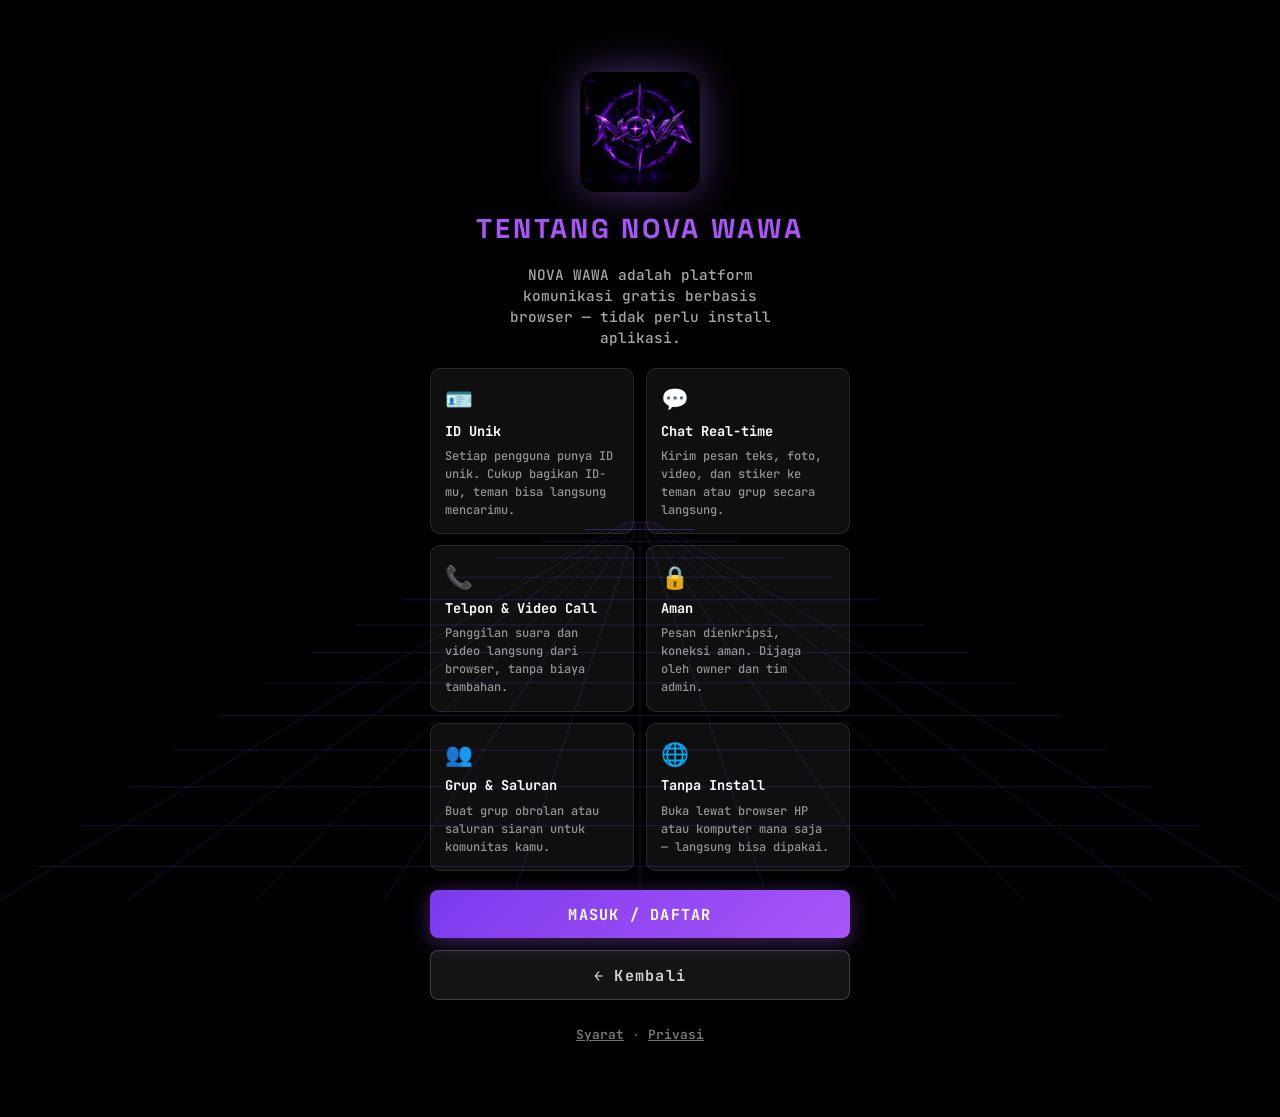
==== about.html @ 8fafda55 "Add files via upload" ====
<!DOCTYPE html>
<html lang="id">
<head>
<meta charset="UTF-8"><meta name="viewport" content="width=device-width, initial-scale=1">
<meta name="theme-color" content="#000000">
<title>Tentang NOVA WAWA</title>
<link rel="manifest" href="manifest.json"><link rel="apple-touch-icon" href="icon-192.png">
<link rel="preconnect" href="https://fonts.googleapis.com"><link href="https://fonts.googleapis.com/css2?family=Space+Grotesk:wght@500;700&family=JetBrains+Mono:wght@400;700&display=swap" rel="stylesheet">
<link rel="stylesheet" href="style.css">
</head>
<body data-page="about">
<canvas id="grid-bg" aria-hidden="true"></canvas>
<main class="lhero">
  <div class="linner about-inner">
    <img src="logo.png" alt="NOVA WAWA" class="llogo">
    <h1 class="about-title">TENTANG NOVA WAWA</h1>
    <p class="about-desc">NOVA WAWA adalah platform komunikasi gratis berbasis browser — tidak perlu install aplikasi.</p>

    <div class="about-cards">
      <div class="about-card">
        <span class="lfi">🪪</span>
        <b>ID Unik</b>
        <p>Setiap pengguna punya ID unik. Cukup bagikan ID-mu, teman bisa langsung mencarimu.</p>
      </div>
      <div class="about-card">
        <span class="lfi">💬</span>
        <b>Chat Real-time</b>
        <p>Kirim pesan teks, foto, video, dan stiker ke teman atau grup secara langsung.</p>
      </div>
      <div class="about-card">
        <span class="lfi">📞</span>
        <b>Telpon & Video Call</b>
        <p>Panggilan suara dan video langsung dari browser, tanpa biaya tambahan.</p>
      </div>
      <div class="about-card">
        <span class="lfi">🔒</span>
        <b>Aman</b>
        <p>Pesan dienkripsi, koneksi aman. Dijaga oleh owner dan tim admin.</p>
      </div>
      <div class="about-card">
        <span class="lfi">👥</span>
        <b>Grup & Saluran</b>
        <p>Buat grup obrolan atau saluran siaran untuk komunitas kamu.</p>
      </div>
      <div class="about-card">
        <span class="lfi">🌐</span>
        <b>Tanpa Install</b>
        <p>Buka lewat browser HP atau komputer mana saja — langsung bisa dipakai.</p>
      </div>
    </div>

    <div class="lbtns">
      <a href="login.html" class="lbtn primary">MASUK / DAFTAR</a>
      <a href="index.html" class="lbtn ghost">← Kembali</a>
    </div>
    <p class="legal-links"><a href="terms.html">Syarat</a> · <a href="privacy.html">Privasi</a></p>
  </div>
</main>
<script src="script.js"></script>
</body>
</html>
---- style.css ----
:root{--bg:#FFF6DC;--y:#FFD93D;--red:#FF4757;--ink:#111;--mut:#6b6455;--grn:#2ED573;--blue:#2F80FF}
*{box-sizing:border-box}
html,body{margin:0;min-height:100%}
body{background:var(--bg);color:var(--ink);font:500 1rem/1.45 "JetBrains Mono",monospace}
h1,h2,.av,.pid{font-family:"Space Grotesk",sans-serif}
[hidden]{display:none!important}
button{color:inherit}
/* halaman masuk / landing */
.center{min-height:100dvh;display:flex;flex-direction:column;align-items:center;justify-content:center;gap:1.2rem;padding:1.5rem;text-align:center}
.logo{width:min(260px,70vw);border:3px solid var(--ink);box-shadow:5px 5px 0 var(--ink);background:#000}
.logo.small{width:110px}
h1{margin:0;font-size:clamp(2rem,9vw,3.4rem);letter-spacing:.14em}
.sub{max-width:34ch;color:var(--mut);margin:0}
.btn{display:inline-block;background:var(--red);color:#fff;border:3px solid var(--ink);box-shadow:4px 4px 0 var(--ink);padding:.75rem 1.4rem;font:700 .95rem "JetBrains Mono",monospace;letter-spacing:.06em;cursor:pointer;text-decoration:none}
.btn:active{transform:translate(3px,3px);box-shadow:1px 1px 0 var(--ink)}
.btn:disabled{opacity:.5}
.btn.ghost{background:#fff;color:var(--ink)}
.card{width:100%;max-width:420px;background:#fff;border:3px solid var(--ink);box-shadow:6px 6px 0 var(--ink);padding:1.4rem;text-align:left}
.tabs{display:flex;margin-bottom:1rem;border:3px solid var(--ink)}
.tab{flex:1;background:#fff;border:0;padding:.6rem;font:700 1rem "JetBrains Mono",monospace;cursor:pointer}
.tab.active{background:var(--y)}
form{display:flex;flex-direction:column;gap:1rem}
label{display:flex;flex-direction:column;gap:.3rem;font-weight:700}
input{border:3px solid var(--ink);background:#fff;padding:.7rem;font:inherit;color:var(--ink);border-radius:0}
input:focus-visible,button:focus-visible,.btn:focus-visible,.item:focus-visible{outline:3px solid var(--red);outline-offset:2px}
.msg{color:var(--red);min-height:1.4em;margin:0 0 .5rem;font-weight:700}
.link{color:var(--mut)}
/* ikon */
.ic{width:1.35em;height:1.35em;flex:none;fill:none;stroke:currentColor;stroke-width:2.4;stroke-linecap:round;stroke-linejoin:round}
.ic.seal{width:1.05em;height:1.05em;margin-left:.3em;vertical-align:-.15em}
.btn .ic{width:1.15em;height:1.15em;margin-right:.45em;vertical-align:-.2em}
/* header */
.top{position:sticky;top:0;z-index:3;display:flex;align-items:center;gap:.6rem;min-height:56px;background:var(--y);border-bottom:3px solid var(--ink);padding:.5rem 1rem}
.top h1{flex:1;margin:0;font-size:1.15rem;letter-spacing:.14em;text-transform:none}
.top.c{display:grid;grid-template-columns:42px 1fr 42px;gap:.4rem}
.top.c h1{grid-column:2;grid-row:1;text-align:center}
.top.c #hback{grid-column:1;grid-row:1}
.top.c #hnew{grid-column:3;grid-row:1}
.hb{display:grid;place-items:center;width:42px;height:42px;background:#fff;border:3px solid var(--ink);box-shadow:2px 2px 0 var(--ink);cursor:pointer;padding:0;flex:none}
.hb:active{transform:translate(2px,2px);box-shadow:none}
.clock{display:flex;align-items:center;gap:.35rem;background:#fff;border:3px solid var(--ink);box-shadow:3px 3px 0 var(--ink);padding:.15rem .55rem;font:700 .85rem "JetBrains Mono",monospace}
.clock .ic{width:1.1em;height:1.1em}
main{max-width:640px;margin:0 auto;padding:1rem 1rem 8rem}
/* pencarian + banner */
.row2{display:flex;gap:.6rem;margin-bottom:1rem;align-items:stretch}
.sbox{flex:1;min-width:0;display:flex;align-items:center;gap:.5rem;background:#fff;border:3px solid var(--ink);box-shadow:4px 4px 0 var(--ink);padding:0 .8rem}
.sbox .ic{color:var(--red)}
.sbox:focus-within{outline:3px solid var(--red);outline-offset:2px}
.sbox input{flex:1;min-width:0;border:0;padding:.75rem .2rem;outline:0}
.sbox.big{margin-bottom:1.2rem}
.rb{display:grid;place-items:center;width:52px;flex:none;background:var(--red);color:#fff;border:3px solid var(--ink);box-shadow:4px 4px 0 var(--ink);cursor:pointer;padding:0}
.rb:active{transform:translate(3px,3px);box-shadow:1px 1px 0 var(--ink)}
.ann{display:flex;align-items:stretch;background:#fff;border:3px solid var(--ink);box-shadow:4px 4px 0 var(--ink);margin-bottom:1.1rem;overflow:hidden;font-size:.8rem}
.ann .ab{display:grid;place-items:center;width:44px;flex:none;background:var(--red);color:#fff;border-right:3px solid var(--ink)}
.ann .clip{flex:1;min-width:0;overflow:hidden;white-space:nowrap;display:flex;align-items:center}
.ann .track{display:flex;width:max-content;animation:marq 26s linear infinite}
.ann .track span{padding:.5rem 2.5rem .5rem .8rem}
.ann .track span::after{content:"  ★";color:var(--red);margin-left:1.2rem}
@keyframes marq{to{transform:translateX(-50%)}}
/* story bulat */
.stories{display:flex;gap:.9rem;overflow-x:auto;padding:.2rem .2rem 1rem}
.story{display:grid;justify-items:center;gap:.3rem;width:76px;flex:none;font:inherit;font-size:.7rem;background:none;border:0;color:var(--ink);cursor:pointer;padding:0}
.story span{max-width:76px;overflow:hidden;text-overflow:ellipsis;white-space:nowrap}
.rg{position:relative;padding:4px;border-radius:50%;border:3px dashed #b8ad92}
.rg.on{border:3px solid var(--red);box-shadow:0 0 0 3px var(--y)}
.story.plus .rg::after{content:"+";position:absolute;right:-6px;bottom:-6px;width:24px;height:24px;display:grid;place-items:center;background:var(--red);color:#fff;border:2px solid var(--ink);border-radius:50%;font-weight:700}
.av{width:56px;height:56px;border-radius:50%;border:3px solid var(--ink);display:grid;place-items:center;font-weight:700;font-size:1.3rem;flex:none}
.av.ico{background:var(--y)}
.av.ico.channel{background:#FFB8BF}
.av.ico .ic{width:1.5rem;height:1.5rem}
/* chip filter */
.chips{display:flex;gap:.5rem;overflow-x:auto;padding:.2rem .2rem 1rem}
.chips button{flex:none;display:flex;align-items:center;gap:.4rem;background:#fff;border:3px solid var(--ink);padding:.35rem .9rem;font:700 .8rem "JetBrains Mono",monospace;cursor:pointer;color:var(--ink)}
.chips .ic{width:1.1em;height:1.1em}
.chips .on{background:var(--red);color:#fff;box-shadow:3px 3px 0 var(--ink)}
/* daftar */
.list{list-style:none;margin:0;padding:0;display:grid;grid-template-columns:minmax(0,1fr);gap:.8rem}
.item{position:relative;display:flex;gap:.8rem;align-items:center;background:#fff;border:3px solid var(--ink);box-shadow:4px 4px 0 var(--ink);padding:.7rem;cursor:pointer}
.item:active{transform:translate(2px,2px);box-shadow:2px 2px 0 var(--ink)}
.item div{min-width:0}
.item .txt{flex:1}
.item b,.item small,.rhead b,.rhead small{display:block;overflow:hidden;text-overflow:ellipsis;white-space:nowrap}
.item small,.rhead small{color:var(--mut);font-size:.8rem}
.avw{position:relative;flex:none}
.on-dot{position:absolute;right:-2px;bottom:-2px;width:16px;height:16px;border-radius:50%;background:var(--grn);border:3px solid var(--ink)}
.meta{margin-left:auto;display:grid;justify-items:end;align-content:center;gap:.3rem;flex:none;font-size:.7rem;color:var(--mut);align-self:stretch}
.meta .ic{width:1.2em;height:1.2em}
.meta .miss{color:var(--red)}
.meta .pbtn{width:2rem;height:2rem;padding:.3rem;background:var(--y);border:3px solid var(--ink);border-radius:50%;color:var(--ink)}
.dot{background:var(--red);color:#fff;border:2px solid var(--ink);font-style:normal;font-size:.72rem;font-weight:700;padding:0 .4rem}
.hint{color:var(--mut);text-align:center;padding:.4rem}
.hint.l{text-align:left;margin:1.2rem 0 .6rem;padding:0}
/* pembaruan */
.sec{margin:.2rem 0 .8rem;font-size:1.5rem}
.sech{display:flex;align-items:center;justify-content:space-between;margin:1.6rem 0 .4rem}
.sech .sec{margin:0}
.pill{background:#fff;border:3px solid var(--ink);box-shadow:3px 3px 0 var(--ink);padding:.4rem 1rem;font:700 .85rem "JetBrains Mono",monospace;cursor:pointer}
.pill:active{transform:translate(2px,2px);box-shadow:none}
.sgrid{display:flex;gap:.8rem;overflow-x:auto;padding:.2rem .3rem .8rem}
.sc{position:relative;flex:none;width:132px;height:206px;border:3px solid var(--ink);box-shadow:4px 4px 0 var(--ink);background:#222 center/cover;color:#fff;cursor:pointer;padding:0;overflow:hidden;font:inherit;text-align:left}
.sc .av{position:absolute;left:8px;top:8px;width:46px;height:46px;font-size:1.1rem;z-index:1}
.sc .sct{position:absolute;inset:60px 10px 44px;margin:0;display:grid;place-items:center;text-align:center;font:700 .9rem "Space Grotesk",sans-serif;overflow:hidden;word-break:break-word}
.sc .scn{position:absolute;left:0;right:0;bottom:0;padding:1.6rem .6rem .5rem;background:linear-gradient(transparent,rgba(0,0,0,.75));font-weight:700;font-size:.8rem;white-space:nowrap;overflow:hidden;text-overflow:ellipsis}
.sc.empty{background:linear-gradient(180deg,#FF6B78,var(--red) 60%,#c42335)}
.sc.empty::after{content:"+";position:absolute;left:34px;top:34px;width:24px;height:24px;display:grid;place-items:center;background:#fff;color:var(--ink);border:2px solid var(--ink);border-radius:50%;font-weight:700;z-index:2}
/* profil */
.pcard{background:#fff;border:3px solid var(--ink);box-shadow:6px 6px 0 var(--ink);margin-bottom:1.2rem}
.cover{position:relative;height:130px;border-bottom:3px solid var(--ink);background:repeating-linear-gradient(45deg,var(--y) 0 14px,#FFE57A 14px 28px) center/cover}
.cam{position:absolute;right:.6rem;top:.6rem;display:grid;place-items:center;width:44px;height:44px;padding:0;background:#fff;border:3px solid var(--ink);border-radius:50%;box-shadow:2px 2px 0 var(--ink);cursor:pointer}
.pbody{padding:0 1.2rem 1.2rem;display:grid;gap:.5rem;justify-items:center;text-align:center}
.pav{position:relative;margin-top:-56px}
.avbtn{background:none;border:0;padding:0;cursor:pointer;display:block}
.pav .av{width:112px;height:112px;font-size:2.4rem;border-width:4px;box-shadow:inset 0 0 0 4px var(--y),4px 4px 0 var(--ink)}
.vbc{position:absolute;right:-2px;bottom:2px;width:34px;height:34px;filter:drop-shadow(2px 2px 0 var(--ink))}
.nm{display:flex;align-items:center;gap:.3rem;font:700 1.3rem "Space Grotesk",sans-serif;max-width:100%}
.nm b{overflow:hidden;text-overflow:ellipsis;white-space:nowrap}
.nm .ic.seal{width:1.3rem;height:1.3rem;margin:0}
.pen{background:none;border:0;padding:.2rem;cursor:pointer}
.pid{font-size:1.1rem;font-weight:700;letter-spacing:.1em;color:var(--mut)}
.pstat{margin:0;font-weight:700}
.outline{width:100%;display:flex;align-items:center;justify-content:center;gap:.5rem;background:#fff;border:3px solid var(--ink);box-shadow:4px 4px 0 var(--ink);padding:.7rem;font:700 .95rem "JetBrains Mono",monospace;cursor:pointer;margin-top:.4rem}
.outline:active{transform:translate(3px,3px);box-shadow:1px 1px 0 var(--ink)}
.card2{display:flex;align-items:center;gap:1rem;width:100%;background:#fff;border:3px solid var(--ink);box-shadow:4px 4px 0 var(--ink);padding:.8rem 1rem;margin-bottom:.9rem;text-align:left;font:inherit;cursor:default}
.card2 .lead{width:1.7rem;height:1.7rem;color:var(--red)}
.card2 span{flex:1;min-width:0}
.card2 b,.card2 small{display:block}
.card2 small{color:var(--mut);font-size:.74rem}
.setr{cursor:pointer}
.setr:active{transform:translate(3px,3px);box-shadow:1px 1px 0 var(--ink)}
.setr.out{background:#FFE1E4}
.lab{margin:1.3rem 0 .6rem .2rem;color:var(--mut);font-size:.75rem;letter-spacing:.2em}
.swb{position:relative;flex:none;width:60px;height:32px;border:3px solid var(--ink);background:#fff;cursor:pointer;padding:0}
.swb::after{content:"";position:absolute;top:3px;left:3px;width:18px;height:18px;background:var(--ink);transition:transform .15s}
.swb[aria-checked="true"]{background:var(--grn)}
.swb[aria-checked="true"]::after{transform:translateX(28px)}
/* ruang chat */
#room{position:fixed;inset:0;z-index:4;background:var(--bg);display:flex;flex-direction:column;max-width:640px;margin:0 auto;border:0 solid var(--ink);border-width:0 3px}
.rhead{display:flex;gap:.35rem;align-items:center;background:var(--y);border-bottom:3px solid var(--ink);padding:.5rem}
.rhead .rt{flex:1;min-width:0}
.rhead button{display:grid;place-items:center;width:42px;height:42px;padding:0;background:#fff;border:3px solid var(--ink);cursor:pointer;flex:none}
.rhead button:active{background:var(--bg)}
.rhead #back{border-color:transparent;background:none;width:34px}
.rhead .av{width:42px;height:42px;font-size:1rem}
.rhead small.on{color:#0d8f45;font-weight:700}
.msgs{flex:1;overflow:auto;padding:1rem;display:flex;flex-direction:column;gap:.7rem;background-color:#FFEFC2;background-image:radial-gradient(rgba(17,17,17,.16) 1.6px,transparent 1.7px),radial-gradient(rgba(255,71,87,.18) 1.6px,transparent 1.7px);background-size:26px 26px;background-position:0 0,13px 13px}
.bub{max-width:80%;padding:.5rem .7rem;border:3px solid var(--ink);box-shadow:3px 3px 0 var(--ink);word-break:break-word;display:flex;flex-wrap:wrap;gap:.6rem;align-items:flex-end}
.bub.out{align-self:flex-end;background:var(--y)}
.bub.in{align-self:flex-start;background:#fff}
.bub time{font-size:.65rem;color:var(--mut)}
.bub .mt{display:flex;align-items:center;gap:.2rem;margin-left:auto;align-self:flex-end}
.bub .tk{width:1.05rem;height:1.05rem;stroke-width:3;color:var(--mut)}
.bub .tk.seen{color:var(--blue)}
.bub .who{display:block;color:var(--red);font-weight:700;font-size:.7rem}
.composer{flex-direction:row;align-items:center;gap:.4rem;border-top:3px solid var(--ink);background:#fff;padding:.4rem}
.composer input{flex:1;min-width:0;border:3px solid var(--ink);padding:.6rem .7rem}
.cb{display:grid;place-items:center;width:44px;height:44px;flex:none;padding:0;background:var(--y);border:3px solid var(--ink);box-shadow:2px 2px 0 var(--ink);cursor:pointer}
.cb:active{transform:translate(2px,2px);box-shadow:none}
.cb.go,.cb.rec{background:var(--red);color:#fff}
.tray{display:block;background:#fff;border-top:3px solid var(--ink);padding:.5rem;max-height:42dvh;overflow:auto}
.tray button{font-size:1.5rem;background:none;border:0;padding:.2rem .4rem;cursor:pointer}
/* FAB + navigasi */
.fab{display:grid;place-items:center;position:fixed;right:1rem;bottom:5.6rem;width:60px;height:60px;background:var(--red);color:#fff;border:3px solid var(--ink);box-shadow:4px 4px 0 var(--ink);cursor:pointer;z-index:3;padding:0}
.fab .ic{width:1.9rem;height:1.9rem}
.fab:active{transform:translate(3px,3px);box-shadow:1px 1px 0 var(--ink)}
.fab.t{bottom:9.4rem;width:50px;height:50px;right:1.3rem;background:#fff;color:var(--ink)}
.fab.t .ic{width:1.5rem;height:1.5rem}
.nav{position:fixed;left:0;right:0;bottom:0;z-index:3;display:flex;background:#fff;border-top:3px solid var(--ink)}
.nav button{flex:1;display:grid;justify-items:center;gap:.1rem;background:none;border:0;padding:.55rem .1rem;font:700 .66rem "JetBrains Mono",monospace;cursor:pointer;color:var(--ink)}
.nav .on{background:var(--y);box-shadow:inset 0 3px 0 var(--ink)}
/* story viewer */
.sv{position:fixed;inset:0;z-index:11;background:#000;display:flex;flex-direction:column}
.svbar{display:flex;gap:.6rem;align-items:center;background:var(--y);border-bottom:3px solid var(--ink);padding:.6rem;font-weight:700}
.svbar span{flex:1;font-size:.8rem}
.svbar button{display:flex;align-items:center;gap:.3rem;background:#fff;border:3px solid var(--ink);padding:.4rem .7rem;font:700 .72rem "JetBrains Mono",monospace;cursor:pointer}
#svbody{flex:1;display:grid;place-items:center;padding:1.5rem;text-align:center;font:700 1.6rem "Space Grotesk",sans-serif;cursor:pointer;overflow:hidden}
#svbody img{max-width:100%;max-height:100%}
/* kunci */
.lock{position:fixed;inset:0;z-index:20;background:var(--bg);display:flex;flex-direction:column;align-items:center;justify-content:center;gap:1rem;text-align:center;padding:2rem}
.lock h2{margin:0;letter-spacing:.08em}
.fp{display:grid;place-items:center;width:128px;height:128px;background:var(--y);border:3px solid var(--ink);box-shadow:6px 6px 0 var(--ink)}
.fp .ic{width:78px;height:78px;stroke-width:1.8}
/* panggilan */
.ctrl{position:absolute;bottom:22px;left:0;right:0;display:flex;justify-content:center;gap:.6rem;flex-wrap:wrap}
.ctrl button{display:grid;place-items:center;width:58px;height:58px;padding:0;background:#fff;border:3px solid var(--ink);box-shadow:3px 3px 0 var(--ink);cursor:pointer;position:relative;color:var(--ink)}
.ctrl button .ic{width:1.6em;height:1.6em}
.ctrl button.off{background:#444;color:#fff}
.ctrl button.off::after{content:"";position:absolute;width:140%;height:3px;background:var(--red);transform:rotate(-45deg);left:-20%;top:calc(50% - 1px)}
.ctrl .danger{background:var(--red);color:#fff}
.ctrl .danger .ic{transform:rotate(135deg)}
/* splash */
.splash{position:fixed;inset:0;z-index:50;background:#000;display:flex;flex-direction:column;align-items:center;justify-content:center;gap:1.2rem;transition:opacity .35s}
.splash img{width:min(240px,62vw);border:3px solid var(--y);box-shadow:6px 6px 0 var(--y)}
.splash b{font:700 1.4rem "Space Grotesk",sans-serif;letter-spacing:.3em;color:var(--y)}
.splash.out{opacity:0;pointer-events:none}
@media (prefers-reduced-motion:reduce){.ann .track{animation:none}.ann .track span:last-child{display:none}.splash{transition:none}.swb::after{transition:none}}

/* video 16:9 di atas kartu login */
.vbox{width:100%;max-width:420px;aspect-ratio:16/9;border:3px solid var(--ink);box-shadow:6px 6px 0 var(--ink);background:#000;overflow:hidden}
.vbox video{display:block;width:100%;height:100%;object-fit:cover}

/* halaman awal & about: dark, grid perspektif ala kayz.store */
body[data-page="landing"],body[data-page="about"]{background:#000;color:#fff;min-height:100dvh}
#grid-bg{position:fixed;inset:0;width:100%;height:100%;z-index:0;pointer-events:none}
.lhero{position:relative;z-index:1;min-height:100dvh;display:flex;align-items:center;justify-content:center;padding:2rem 1.2rem}
.linner{display:flex;flex-direction:column;align-items:center;text-align:center;gap:1.4rem;max-width:420px;width:100%}
.llogo{width:min(120px,28vw);border-radius:16px;box-shadow:0 0 40px rgba(160,100,255,.45)}
.ltitle{font:700 clamp(1.3rem,6vw,2rem)/"Space Grotesk",sans-serif;letter-spacing:.04em;margin:0;min-height:2.5em;color:#fff}
.ldesc{margin:0;color:rgba(255,255,255,.65);font-size:.9rem;line-height:1.6;max-width:30ch}
.lbtns{display:flex;flex-direction:column;gap:.75rem;width:100%}
.lbtn{display:block;width:100%;padding:.85rem 1.2rem;font:700 .95rem "JetBrains Mono",monospace;letter-spacing:.08em;text-decoration:none;text-align:center;border-radius:8px;transition:transform .15s,box-shadow .15s}
.lbtn.primary{background:linear-gradient(135deg,#7c3aed,#a855f7);color:#fff;box-shadow:0 4px 20px rgba(168,85,247,.4)}
.lbtn.primary:active{transform:translateY(2px);box-shadow:0 2px 8px rgba(168,85,247,.3)}
.lbtn.ghost{background:rgba(255,255,255,.08);color:rgba(255,255,255,.8);border:1.5px solid rgba(255,255,255,.18)}
.lbtn.ghost:active{background:rgba(255,255,255,.14)}
.lfeats{display:grid;grid-template-columns:1fr 1fr;gap:.7rem;width:100%}
.lfeat{display:flex;align-items:center;gap:.6rem;background:rgba(255,255,255,.06);border:1px solid rgba(255,255,255,.1);border-radius:8px;padding:.7rem .9rem;font-size:.8rem;color:rgba(255,255,255,.8);text-align:left}
.lfi{font-size:1.2rem;flex:none}
body[data-page="landing"] .legal-links,body[data-page="about"] .legal-links{color:rgba(255,255,255,.35)}
body[data-page="landing"] .legal-links a,body[data-page="about"] .legal-links a{color:rgba(255,255,255,.45)}
/* about page */
.about-inner{gap:1.2rem;padding:2.5rem 0}
.about-title{font:700 clamp(1.2rem,5vw,1.7rem) "Space Grotesk",sans-serif;letter-spacing:.1em;color:#a855f7;margin:0}
.about-desc{margin:0;color:rgba(255,255,255,.65);font-size:.9rem;max-width:32ch}
.about-cards{display:grid;grid-template-columns:1fr 1fr;gap:.7rem;width:100%}
.about-card{background:rgba(255,255,255,.06);border:1px solid rgba(255,255,255,.1);border-radius:10px;padding:.9rem;text-align:left;display:flex;flex-direction:column;gap:.35rem}
.about-card .lfi{font-size:1.4rem}
.about-card b{color:#fff;font-size:.85rem}
.about-card p{margin:0;color:rgba(255,255,255,.55);font-size:.75rem;line-height:1.5}
/* cursor typewriter */
.tw-cursor{display:inline-block;color:#a855f7;animation:twblink .7s step-end infinite;font-weight:300}
@keyframes twblink{50%{opacity:0}}
@media (prefers-reduced-motion:reduce){.lbtn{transition:none}.tw-cursor{animation:none}}

/* dialog & toast bergaya NOVA (pengganti popup bawaan browser) */
textarea{border:3px solid var(--ink);background:#fff;padding:.7rem;font:inherit;color:var(--ink);border-radius:0;resize:vertical;width:100%}
textarea:focus-visible{outline:3px solid var(--red);outline-offset:2px}
.dlg-back{position:fixed;inset:0;z-index:30;background:rgba(17,17,17,.62);display:grid;place-items:center;padding:1rem;animation:fadein .2s}
.dlg{width:min(420px,100%);max-height:92dvh;overflow:auto;background:var(--bg);border:3px solid var(--ink);box-shadow:8px 8px 0 var(--ink);padding:1.2rem;animation:popin .35s cubic-bezier(.34,1.56,.64,1)}
.dlg h2{margin:0;font-size:1.4rem;letter-spacing:.04em}
.dlg-d{margin:0;color:var(--mut);font-size:.85rem}
.dlg-l{font-weight:700;font-size:.85rem}
.dlg-c{align-self:flex-end;color:var(--mut);font-size:.72rem;font-weight:500}
.dlg-e{margin:0;min-height:1.2em;color:var(--red);font-weight:700;font-size:.85rem}
.dlg-b{display:flex;gap:.7rem;justify-content:flex-end}
.dlg-b .btn{padding:.6rem 1.1rem}
.dlg-pick{display:grid;gap:.4rem;max-height:210px;overflow:auto;border:3px solid var(--ink);background:#fff;padding:.4rem}
.dlg-pick .pk{flex-direction:row;align-items:center;gap:.6rem;font-weight:500;padding:.2rem;cursor:pointer}
.dlg-pick .pk input{width:22px;height:22px;flex:none;accent-color:var(--red);padding:0}
.dlg-pick .av{width:34px;height:34px;font-size:.95rem;border-width:2px}
.dlg-pick .pk span{overflow:hidden;text-overflow:ellipsis;white-space:nowrap}
.toast{position:fixed;left:50%;top:4.4rem;transform:translateX(-50%);z-index:40;max-width:90vw;background:var(--ink);color:#fff;border:3px solid var(--ink);box-shadow:4px 4px 0 var(--red);padding:.65rem 1rem;font-weight:700;font-size:.85rem;animation:toastin .3s cubic-bezier(.34,1.56,.64,1)}
@keyframes fadein{from{opacity:0}}
@keyframes popin{from{opacity:0;transform:translateY(30px) scale(.92)}}
@keyframes toastin{from{opacity:0;transform:translateX(-50%) translateY(-20px)}}
@media (prefers-reduced-motion:reduce){.dlg-back,.dlg,.toast{animation:none}}

/* panggilan ala WhatsApp */
.call,.incoming{position:fixed;inset:0;background:radial-gradient(circle at 50% 30%,#3a3000,#111 62%);color:#fff}
.call{z-index:9}
.incoming{z-index:10;display:grid;align-content:center;justify-items:center;gap:.5rem;text-align:center;padding:2rem}
.incoming h2,.cpeer h2{margin:.7rem 0 0;font-size:1.9rem}
.incoming p{margin:0;color:var(--y);font-weight:700;letter-spacing:.06em}
.inbtns{display:flex;gap:4rem;margin-top:3.5rem}
.rbtn{display:grid;justify-items:center;gap:.5rem;background:none;border:0;color:#fff;font:700 .85rem "JetBrains Mono",monospace;cursor:pointer}
.rbtn .bt{display:grid;place-items:center;width:72px;height:72px;border:3px solid var(--ink);box-shadow:4px 4px 0 var(--ink)}
.rbtn .bt .ic{width:2rem;height:2rem}
.rbtn.yes .bt{background:var(--grn);color:var(--ink)}
.rbtn.no .bt{background:var(--red);color:#fff}
.rbtn.no .bt .ic{transform:rotate(135deg)}
#remote{position:absolute;inset:0;width:100%;height:100%;object-fit:cover;background:#000;display:none}
.call.vid #remote{display:block}
.cpeer{position:absolute;inset:0 0 130px;display:grid;align-content:center;justify-items:center;gap:.4rem;text-align:center;z-index:1}
.call.live .cpeer{display:none}
.cav .av{width:150px;height:150px;font-size:3.4rem;border:4px solid var(--ink);box-shadow:inset 0 0 0 5px var(--y),0 0 0 0 rgba(255,217,61,.55)}
.call:not(.on) .cav .av,.incoming .cav .av{animation:ringp 1.6s ease-out infinite}
@keyframes ringp{to{box-shadow:inset 0 0 0 5px var(--y),0 0 0 30px rgba(255,217,61,0)}}
#cstat{margin:0;color:var(--y);font-weight:700;font-size:1.1rem;letter-spacing:.08em}
.ctop{position:absolute;top:0;left:0;right:0;display:none;align-items:center;gap:.8rem;padding:.9rem 1rem 2rem;background:linear-gradient(rgba(0,0,0,.65),transparent);z-index:2}
.call.live .ctop{display:flex}
.ctop b{font-size:1.1rem}
.ctop span{color:var(--y);font-weight:700}
#local{position:absolute;top:70px;right:12px;width:110px;background:#000;border:3px solid var(--y);touch-action:none;z-index:2}
.unm{position:absolute;left:50%;transform:translateX(-50%);bottom:130px;z-index:3;white-space:nowrap}
.ctrl{z-index:3}
.bub .tk.fail{color:var(--red)}
@media (prefers-reduced-motion:reduce){.call:not(.on) .cav .av,.incoming .cav .av{animation:none}}

/* penyusun story foto: caption + stiker */
.sc-back{position:fixed;inset:0;z-index:30;background:rgba(17,17,17,.7);display:grid;place-items:center;animation:fadein .2s}
.scmp{width:min(460px,100%);height:100dvh;max-height:100dvh;display:flex;flex-direction:column;background:var(--bg);color:var(--ink);border:0 solid var(--ink);border-width:0 3px}
.sc-bar{display:flex;align-items:center;gap:.6rem;background:var(--y);border-bottom:3px solid var(--ink);padding:.5rem .7rem}
.sc-bar b{flex:1;font-size:1.05rem}
.sc-bar .btn{padding:.5rem 1rem}
.sc-wrap{flex:1;min-height:0;overflow:auto;display:grid;place-items:center;padding:.8rem;background:#2a2a2a}
.sc-stage{position:relative;display:inline-block;line-height:0;border:3px solid var(--ink);background:#000;touch-action:none;max-width:100%}
.sc-stage>img{display:block;max-width:100%;max-height:46dvh;user-select:none;-webkit-user-drag:none}
.sc-cap{position:absolute;left:0;right:0;bottom:0;padding:.4em .5em;background:rgba(17,17,17,.75);color:#fff;text-align:center;font-weight:700;line-height:1.3;word-break:break-word;pointer-events:none}
.stk{position:absolute;transform:translate(-50%,-50%);height:auto;touch-action:none;cursor:grab;user-select:none;-webkit-user-drag:none}
.stk.sel{outline:3px dashed var(--y);outline-offset:3px;background:rgba(255,217,61,.12)}
.sc-tools{display:flex;gap:.5rem;align-items:center;padding:.5rem .7rem;background:var(--bg);border-top:3px solid var(--ink)}
.sc-tools .sp{flex:1}
.sc-tools .pill{padding:.35rem .8rem}
.sc-tools .pill:disabled{opacity:.4}
.pill.on{background:var(--y)}
.sc-capin{padding:0 .7rem .6rem;background:var(--bg)}
.sc-capin input{width:100%}
.sc-tray{background:#fff;border-top:3px solid var(--ink);padding:.5rem;max-height:30dvh;overflow:auto}
.sc-tabs{display:flex;gap:.5rem;margin-bottom:.5rem}
.sc-grid{display:grid;grid-template-columns:repeat(4,1fr);gap:.5rem}
.sc-grid .cell{position:relative}
.sc-grid .cell>button:first-child{width:100%;aspect-ratio:1;display:grid;place-items:center;background:var(--bg);border:3px solid var(--ink);padding:.2rem;cursor:pointer}
.sc-grid .cell:active>button:first-child{background:var(--y)}
.sc-grid img{width:100%;height:100%;object-fit:contain;pointer-events:none}
.sc-grid .rm{position:absolute;top:-6px;right:-6px;width:24px;height:24px;border-radius:50%;background:var(--red);color:#fff;border:2px solid var(--ink);font-weight:700;line-height:1;cursor:pointer;padding:0}
.sc-grid .addn{flex-direction:column;gap:.2rem;font-size:.7rem;font-weight:700;aspect-ratio:1;display:grid;place-items:center;align-content:center;background:var(--y);border:3px dashed var(--ink);cursor:pointer;color:var(--ink)}
.sc-grid .hint{grid-column:1/-1;margin:0}

/* panel emoji + stiker di chat, pembuat stiker */
.tp-tabs{display:flex;gap:.5rem;margin-bottom:.5rem}
.emo{display:grid;grid-template-columns:repeat(8,1fr);gap:.1rem}
.emo button{font-size:1.5rem}
.bub.sticker{background:none;border:0;box-shadow:none;padding:0;flex-direction:column;gap:.2rem}
.bub.sticker.out{align-items:flex-end}
.bub.sticker.in{align-items:flex-start}
.smsg{display:block;width:150px;height:150px;object-fit:contain}
.bub.sticker .mt{margin:0;background:rgba(17,17,17,.65);padding:.05rem .4rem}
.bub.sticker time{color:#fff}
.bub.sticker .tk{color:#fff}
.bub.sticker .tk.seen{color:#7CC6FF}
.mk-cv{width:min(300px,78vw);height:auto;aspect-ratio:1;background:conic-gradient(#d8d8d8 25%,#fff 0 50%,#d8d8d8 0 75%,#fff 0) 0 0/20px 20px;border:3px solid var(--ink);touch-action:none;cursor:grab}
.mk-ctl{display:grid;gap:.6rem;padding:.7rem;background:var(--bg);border-top:3px solid var(--ink);overflow:auto;max-height:44dvh}
.mk-ctl label{gap:.2rem;font-size:.8rem}
.mk-ctl input[type=range]{padding:0;accent-color:var(--red)}

/* lencana owner + panel owner */
.own{font-style:normal;font-size:.62rem;font-weight:700;background:var(--red);color:#fff;border:2px solid var(--ink);padding:0 .35rem;margin-left:.4rem;vertical-align:.1em;letter-spacing:.06em}
.astats{display:grid;grid-template-columns:repeat(3,1fr);gap:.6rem;margin-bottom:.4rem}
.astat{background:#fff;border:3px solid var(--ink);box-shadow:3px 3px 0 var(--ink);padding:.6rem .3rem;text-align:center}
.astat b{display:block;font:700 1.5rem "Space Grotesk",sans-serif}
.astat small{font-size:.65rem;color:var(--mut)}
.card2.col{flex-direction:column;align-items:stretch;gap:.7rem;cursor:default}
.arow{display:flex;gap:.6rem}
.arow .btn{flex:1;padding:.6rem .4rem}
.card2.col textarea,.card2.col input{width:100%}
.dlg .btn.full{width:100%;text-align:center}
#admin .sec{margin-top:1.4rem}

/* foto & video di chat dan status */
.bub.media{padding:.35rem}
.mbox{display:grid}
.mth{position:relative;display:block;padding:0;background:#000;border:3px solid var(--ink);cursor:pointer;line-height:0}
.mth img{display:block;width:min(230px,58vw);max-height:320px;object-fit:cover}
.mth .pl{position:absolute;left:50%;top:50%;transform:translate(-50%,-50%);width:52px;height:52px;padding:.8rem;background:rgba(17,17,17,.7);border:3px solid #fff;border-radius:50%;fill:#fff;stroke:#fff;stroke-width:1}
.mth .dur{position:absolute;left:6px;bottom:6px;background:rgba(17,17,17,.75);color:#fff;padding:0 .35rem;font-size:.7rem;line-height:1.5}
.mprog{position:absolute;left:0;right:0;bottom:0;height:8px;background:rgba(255,255,255,.35)}
.mprog i{display:block;height:100%;width:0;background:var(--y);transition:width .15s}
.mph{padding:.8rem 1rem;color:var(--mut);font-size:.8rem}
.mcap{margin:.3rem .2rem 0;line-height:1.35;word-break:break-word}
.once{display:flex;align-items:center;gap:.6rem;background:#fff;border:3px dashed var(--ink);padding:.7rem .8rem;font:700 .8rem "JetBrains Mono",monospace;cursor:pointer;text-align:left}
.once:disabled{opacity:.6;cursor:default}
.once .ic{width:1.6rem;height:1.6rem;color:var(--red)}
.mv{position:fixed;inset:0;z-index:35;background:#000;display:flex;flex-direction:column;color:#fff}
.mv-bar{display:flex;align-items:center;gap:.7rem;padding:.6rem}
.mv-bar b{flex:1;font-size:.9rem}
.mv-body{flex:1;min-height:0;display:grid;place-items:center;align-content:center;gap:.6rem;padding:.4rem}
.mv-body img,.mv-body video{max-width:100%;max-height:78dvh;object-fit:contain}
.mv-cap{margin:0;padding:.5rem 1rem;max-width:min(520px,100%);text-align:center;background:rgba(17,17,17,.7)}
.mc-prev{max-width:100%;max-height:48dvh;display:block;border:3px solid var(--ink);background:#000}
.mc-hint{margin:0;font-size:.75rem;color:var(--mut)}
#svbody video{max-width:100%;max-height:100%}
#svbody .mv-cap{position:absolute;left:0;right:0;bottom:0;background:rgba(17,17,17,.75);color:#fff;font:700 1rem "JetBrains Mono",monospace}
.sc .pl{position:absolute;left:50%;top:50%;transform:translate(-50%,-50%);width:44px;height:44px;padding:.6rem;background:rgba(17,17,17,.6);border:3px solid #fff;border-radius:50%;fill:#fff;stroke:#fff;stroke-width:1;z-index:1}

/* status keamanan (panel owner) */
.sitem{background:#fff;border:3px solid var(--ink);box-shadow:3px 3px 0 var(--ink);padding:.5rem .8rem;display:grid;gap:.1rem}
.sitem.ok{border-left:12px solid var(--grn)}
.sitem.bad{border-left:12px solid var(--red)}
.sitem small{color:var(--mut);font-size:.75rem}

/* persetujuan, halaman hukum, pemulihan akun */
.chk{flex-direction:row;align-items:flex-start;gap:.6rem;font-weight:500;font-size:.8rem}
.chk input{width:22px;height:22px;flex:none;accent-color:var(--red);padding:0}
.chk a,.legal-links a,.legal a{color:var(--ink);font-weight:700}
.legal-links{margin:.4rem 0 0;font-size:.8rem;color:var(--mut);text-align:center}
.h1s{font-size:1.5rem;letter-spacing:.04em;margin:0 0 .6rem}
.sub.left{text-align:left;max-width:none;margin:0 0 .8rem;font-size:.85rem}
.okmsg{color:#0d8f45}
.legalp{max-width:680px;margin:0 auto;padding:1.2rem 1rem 3rem}
.legal h2{font-size:1.05rem;margin:1.4rem 0 .4rem}
.legal p,.legal li{font-size:.9rem;line-height:1.6}
.legal ul{padding-left:1.2rem;margin:.3rem 0}
.legal .upd{color:var(--mut);font-size:.8rem}
.legal .note{margin-top:1.6rem;padding:.7rem;border:3px dashed var(--ink);background:#FFF1B8;font-size:.8rem}
a.btn{text-decoration:none;text-align:center}

/* balas pesan */
.msgs{overflow-x:hidden}
.bub{touch-action:pan-y;transition:transform .12s;-webkit-touch-callout:none}
.bub.sw{transition:none}
.bub:focus-visible{outline:3px solid var(--blue);outline-offset:2px}
@media (pointer:coarse){.bub{user-select:none;-webkit-user-select:none}}
.bub .quote{display:block;max-width:15rem;border-left:5px solid var(--red);background:rgba(17,17,17,.07);padding:.25rem .5rem;margin:0 0 .35rem;cursor:pointer}
.bub .quote b{display:block;color:var(--red);font-size:.7rem}
.bub .quote span{display:-webkit-box;-webkit-line-clamp:2;-webkit-box-orient:vertical;overflow:hidden;font-size:.8rem;color:var(--mut);word-break:break-word}
.bub .quote.gone{cursor:default;border-left-color:var(--mut)}
.bub .quote.gone span{font-style:italic}
.bub.flash{animation:bflash 1.1s}
@keyframes bflash{0%,65%{box-shadow:0 0 0 5px var(--blue),3px 3px 0 var(--ink)}100%{box-shadow:3px 3px 0 var(--ink)}}
.replybar{display:flex;align-items:center;gap:.5rem;border-top:3px solid var(--ink);background:var(--bg);padding:.4rem .6rem}
.replybar[hidden]{display:none}
.replybar .rq{flex:1;min-width:0;border-left:5px solid var(--red);padding:.1rem .6rem}
.replybar .rq b{display:block;color:var(--red);font-size:.75rem}
.replybar .rq span{display:block;font-size:.85rem;color:var(--mut);white-space:nowrap;overflow:hidden;text-overflow:ellipsis}
@media (prefers-reduced-motion:reduce){.bub{transition:none}.bub.flash{animation:none;outline:3px solid var(--blue)}}
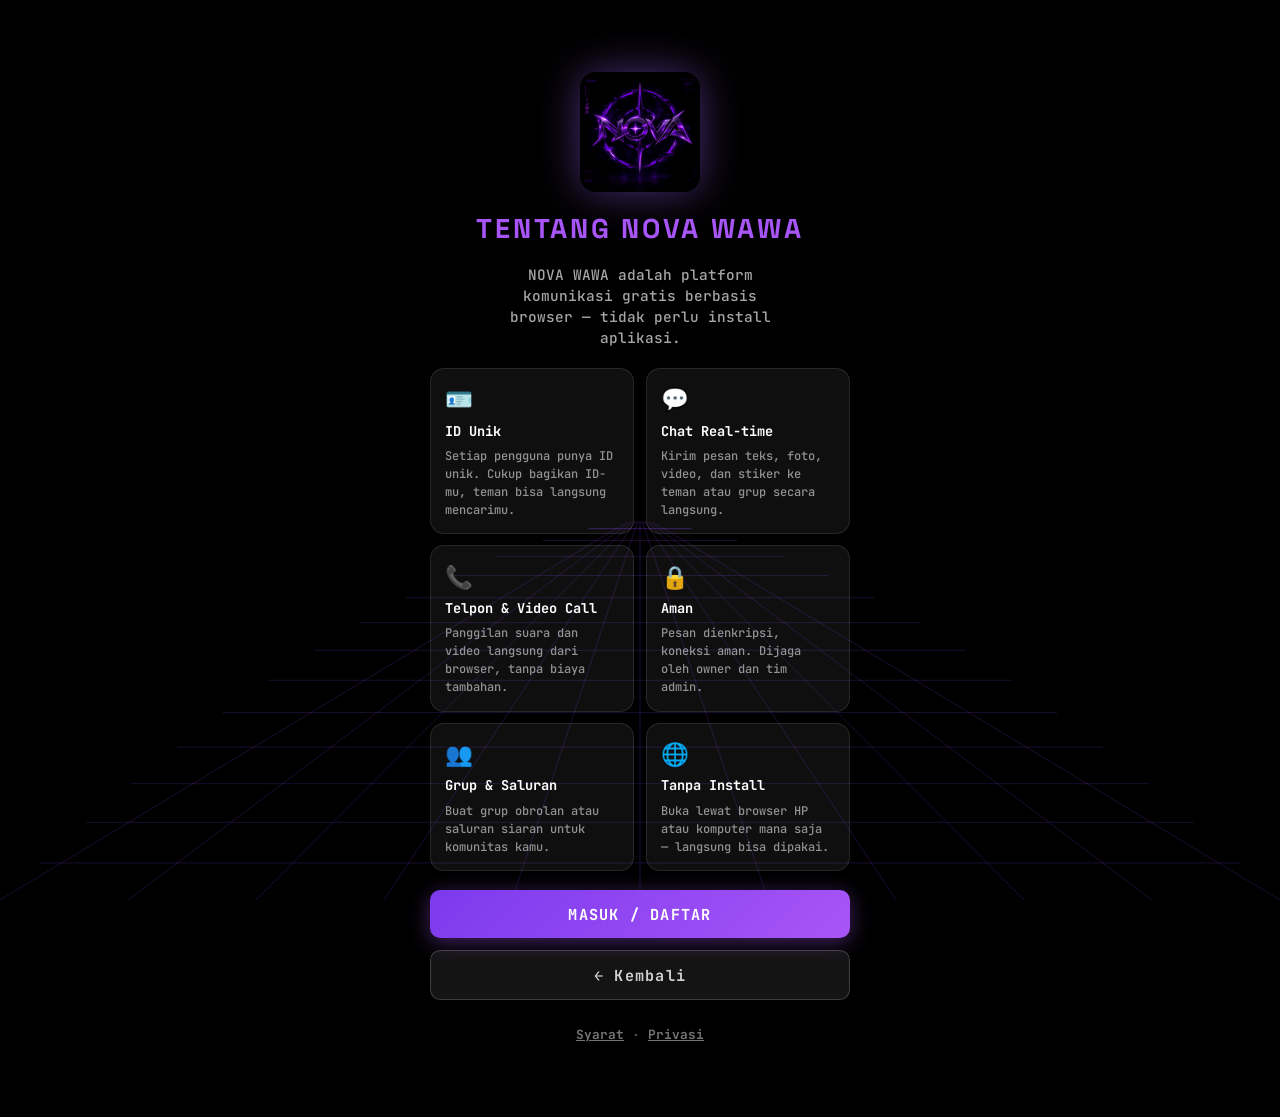
==== commit 014d2a92: "Add files via upload" ====
--- a/about.html
+++ b/about.html
@@ -2,6 +2,7 @@
 <html lang="id">
 <head>
 <meta charset="UTF-8"><meta name="viewport" content="width=device-width, initial-scale=1">
+<script>try{var t=localStorage.getItem("nova_theme");if(t)document.documentElement.setAttribute("data-theme",t);var a=localStorage.getItem("nova_theme_acc"),a2=localStorage.getItem("nova_theme_acc2");if(a)document.documentElement.style.setProperty("--c-acc",a);if(a2)document.documentElement.style.setProperty("--c-acc2",a2);}catch(e){}</script>
 <meta name="theme-color" content="#000000">
 <title>Tentang NOVA WAWA</title>
 <link rel="manifest" href="manifest.json"><link rel="apple-touch-icon" href="icon-192.png">
--- a/style.css
+++ b/style.css
@@ -1,4 +1,23 @@
-:root{--bg:#FFF6DC;--y:#FFD93D;--red:#FF4757;--ink:#111;--mut:#6b6455;--grn:#2ED573;--blue:#2F80FF}
+:root{--bg:#0a0a12;--surf:#15151f;--surf2:#1d1d2b;--bd:rgba(255,255,255,.1);--ink:#f1f1f6;--mut:#8d8da3;--acc:#8b5cf6;--acc2:#22d3ee;--red:#f4495f;--grn:#34d399;--blue:#22d3ee;--r:14px;--rs:10px;--sh:0 10px 30px rgba(0,0,0,.45)}
+/* tema: Midnight Teal */
+:root[data-theme="teal"]{--bg:#071414;--surf:#0e1f1e;--surf2:#15302e;--bd:rgba(255,255,255,.1);--acc:#10b981;--acc2:#2dd4bf}
+/* tema: Sunset Ember */
+:root[data-theme="ember"]{--bg:#140b08;--surf:#1f1310;--surf2:#2b1b16;--bd:rgba(255,255,255,.1);--acc:#f97316;--acc2:#fb7185}
+/* tema: Rose Noir */
+:root[data-theme="rose"]{--bg:#120a14;--surf:#1c1020;--surf2:#271530;--bd:rgba(255,255,255,.1);--acc:#ec4899;--acc2:#c084fc}
+/* tema: Arctic Light (satu-satunya tema terang) */
+:root[data-theme="light"]{--bg:#f3f5fb;--surf:#ffffff;--surf2:#eef1f8;--bd:rgba(15,23,42,.1);--ink:#15171f;--mut:#667;--acc:#3b82f6;--acc2:#0891b2}
+:root[data-theme="light"] .ic.seal{color:#0891b2}
+/* tema: Custom — JS mengisi --acc/--acc2 lewat inline style di :root */
+:root[data-theme="custom"]{--acc:var(--c-acc,#8b5cf6);--acc2:var(--c-acc2,#22d3ee)}
+/* pemilih tema */
+.theme-grid{display:grid;grid-template-columns:repeat(3,1fr);gap:.7rem;margin-top:.3rem}
+.theme-sw{display:grid;justify-items:center;gap:.45rem;background:none;border:0;padding:0;cursor:pointer;color:var(--ink);font:700 .72rem "JetBrains Mono",monospace}
+.theme-sw .tsw-dot{width:52px;height:52px;border-radius:50%;border:2px solid var(--bd);display:grid;grid-template-columns:1fr 1fr;overflow:hidden;transition:transform .15s,border-color .15s}
+.theme-sw .tsw-dot i{display:block}
+.theme-sw.sel .tsw-dot{border-color:var(--acc);transform:scale(1.08);box-shadow:0 0 0 3px rgba(139,92,246,.25)}
+.theme-sw:active .tsw-dot{transform:scale(.95)}
+.theme-sw .tsw-cus{display:grid;place-items:center;font-size:1.3rem}
 *{box-sizing:border-box}
 html,body{margin:0;min-height:100%}
 body{background:var(--bg);color:var(--ink);font:500 1rem/1.45 "JetBrains Mono",monospace}
@@ -7,22 +26,22 @@
 button{color:inherit}
 /* halaman masuk / landing */
 .center{min-height:100dvh;display:flex;flex-direction:column;align-items:center;justify-content:center;gap:1.2rem;padding:1.5rem;text-align:center}
-.logo{width:min(260px,70vw);border:3px solid var(--ink);box-shadow:5px 5px 0 var(--ink);background:#000}
+.logo{width:min(260px,70vw);border-radius:var(--r);box-shadow:var(--sh);background:#000}
 .logo.small{width:110px}
 h1{margin:0;font-size:clamp(2rem,9vw,3.4rem);letter-spacing:.14em}
 .sub{max-width:34ch;color:var(--mut);margin:0}
-.btn{display:inline-block;background:var(--red);color:#fff;border:3px solid var(--ink);box-shadow:4px 4px 0 var(--ink);padding:.75rem 1.4rem;font:700 .95rem "JetBrains Mono",monospace;letter-spacing:.06em;cursor:pointer;text-decoration:none}
-.btn:active{transform:translate(3px,3px);box-shadow:1px 1px 0 var(--ink)}
+.btn{display:inline-block;background:linear-gradient(135deg,#7c3aed,#a855f7);color:#fff;border:0;border-radius:var(--rs);box-shadow:0 4px 18px rgba(139,92,246,.4);padding:.75rem 1.4rem;font:700 .95rem "JetBrains Mono",monospace;letter-spacing:.06em;cursor:pointer;text-decoration:none;transition:transform .15s,box-shadow .15s}
+.btn:active{transform:scale(.97);box-shadow:0 2px 8px rgba(139,92,246,.3)}
 .btn:disabled{opacity:.5}
-.btn.ghost{background:#fff;color:var(--ink)}
-.card{width:100%;max-width:420px;background:#fff;border:3px solid var(--ink);box-shadow:6px 6px 0 var(--ink);padding:1.4rem;text-align:left}
-.tabs{display:flex;margin-bottom:1rem;border:3px solid var(--ink)}
-.tab{flex:1;background:#fff;border:0;padding:.6rem;font:700 1rem "JetBrains Mono",monospace;cursor:pointer}
-.tab.active{background:var(--y)}
+.btn.ghost{background:rgba(255,255,255,.06);color:var(--ink);box-shadow:none;border:1px solid var(--bd)}
+.card{width:100%;max-width:420px;background:var(--surf);border:1px solid var(--bd);border-radius:var(--r);box-shadow:var(--sh);padding:1.4rem;text-align:left}
+.tabs{display:flex;margin-bottom:1rem;background:var(--surf2);border:1px solid var(--bd);border-radius:var(--rs);padding:3px;gap:3px}
+.tab{flex:1;background:transparent;border:0;border-radius:7px;padding:.6rem;font:700 1rem "JetBrains Mono",monospace;cursor:pointer;color:var(--mut);transition:background .2s,color .2s}
+.tab.active{background:var(--acc);color:#fff}
 form{display:flex;flex-direction:column;gap:1rem}
 label{display:flex;flex-direction:column;gap:.3rem;font-weight:700}
-input{border:3px solid var(--ink);background:#fff;padding:.7rem;font:inherit;color:var(--ink);border-radius:0}
-input:focus-visible,button:focus-visible,.btn:focus-visible,.item:focus-visible{outline:3px solid var(--red);outline-offset:2px}
+input{border:1px solid var(--bd);background:var(--surf2);padding:.7rem;font:inherit;color:var(--ink);border-radius:var(--rs)}
+input:focus-visible,button:focus-visible,.btn:focus-visible,.item:focus-visible{outline:2px solid var(--acc);outline-offset:2px}
 .msg{color:var(--red);min-height:1.4em;margin:0 0 .5rem;font-weight:700}
 .link{color:var(--mut)}
 /* ikon */
@@ -30,172 +49,175 @@
 .ic.seal{width:1.05em;height:1.05em;margin-left:.3em;vertical-align:-.15em}
 .btn .ic{width:1.15em;height:1.15em;margin-right:.45em;vertical-align:-.2em}
 /* header */
-.top{position:sticky;top:0;z-index:3;display:flex;align-items:center;gap:.6rem;min-height:56px;background:var(--y);border-bottom:3px solid var(--ink);padding:.5rem 1rem}
+.top{position:sticky;top:0;z-index:3;display:flex;align-items:center;gap:.6rem;min-height:56px;background:var(--surf);border-bottom:1px solid var(--bd);padding:.5rem 1rem}
 .top h1{flex:1;margin:0;font-size:1.15rem;letter-spacing:.14em;text-transform:none}
 .top.c{display:grid;grid-template-columns:42px 1fr 42px;gap:.4rem}
 .top.c h1{grid-column:2;grid-row:1;text-align:center}
 .top.c #hback{grid-column:1;grid-row:1}
 .top.c #hnew{grid-column:3;grid-row:1}
-.hb{display:grid;place-items:center;width:42px;height:42px;background:#fff;border:3px solid var(--ink);box-shadow:2px 2px 0 var(--ink);cursor:pointer;padding:0;flex:none}
-.hb:active{transform:translate(2px,2px);box-shadow:none}
-.clock{display:flex;align-items:center;gap:.35rem;background:#fff;border:3px solid var(--ink);box-shadow:3px 3px 0 var(--ink);padding:.15rem .55rem;font:700 .85rem "JetBrains Mono",monospace}
+.hb{display:grid;place-items:center;width:42px;height:42px;background:var(--surf2);border:1px solid var(--bd);border-radius:var(--rs);cursor:pointer;padding:0;flex:none;transition:transform .15s}
+.hb:active{transform:scale(.92)}
+.clock{display:flex;align-items:center;gap:.35rem;background:var(--surf2);border:1px solid var(--bd);border-radius:999px;padding:.15rem .6rem;font:700 .85rem "JetBrains Mono",monospace}
 .clock .ic{width:1.1em;height:1.1em}
 main{max-width:640px;margin:0 auto;padding:1rem 1rem 8rem}
 /* pencarian + banner */
 .row2{display:flex;gap:.6rem;margin-bottom:1rem;align-items:stretch}
-.sbox{flex:1;min-width:0;display:flex;align-items:center;gap:.5rem;background:#fff;border:3px solid var(--ink);box-shadow:4px 4px 0 var(--ink);padding:0 .8rem}
-.sbox .ic{color:var(--red)}
-.sbox:focus-within{outline:3px solid var(--red);outline-offset:2px}
-.sbox input{flex:1;min-width:0;border:0;padding:.75rem .2rem;outline:0}
+.sbox{flex:1;min-width:0;display:flex;align-items:center;gap:.5rem;background:var(--surf2);border:1px solid var(--bd);border-radius:var(--rs);padding:0 .8rem}
+.sbox .ic{color:var(--acc)}
+.sbox:focus-within{outline:2px solid var(--acc);outline-offset:2px}
+.sbox input{flex:1;min-width:0;border:0;background:transparent;padding:.75rem .2rem;outline:0}
 .sbox.big{margin-bottom:1.2rem}
-.rb{display:grid;place-items:center;width:52px;flex:none;background:var(--red);color:#fff;border:3px solid var(--ink);box-shadow:4px 4px 0 var(--ink);cursor:pointer;padding:0}
-.rb:active{transform:translate(3px,3px);box-shadow:1px 1px 0 var(--ink)}
-.ann{display:flex;align-items:stretch;background:#fff;border:3px solid var(--ink);box-shadow:4px 4px 0 var(--ink);margin-bottom:1.1rem;overflow:hidden;font-size:.8rem}
-.ann .ab{display:grid;place-items:center;width:44px;flex:none;background:var(--red);color:#fff;border-right:3px solid var(--ink)}
+.rb{display:grid;place-items:center;width:52px;flex:none;background:var(--acc);color:#fff;border:0;border-radius:var(--rs);cursor:pointer;padding:0;transition:transform .15s}
+.rb:active{transform:scale(.94)}
+.ann{display:flex;align-items:stretch;background:var(--surf);border:1px solid var(--bd);border-radius:var(--rs);margin-bottom:1.1rem;overflow:hidden;font-size:.8rem}
+.ann .ab{display:grid;place-items:center;width:44px;flex:none;background:var(--red);color:#fff}
 .ann .clip{flex:1;min-width:0;overflow:hidden;white-space:nowrap;display:flex;align-items:center}
 .ann .track{display:flex;width:max-content;animation:marq 26s linear infinite}
 .ann .track span{padding:.5rem 2.5rem .5rem .8rem}
-.ann .track span::after{content:"  ★";color:var(--red);margin-left:1.2rem}
+.ann .track span::after{content:"  ★";color:var(--acc);margin-left:1.2rem}
 @keyframes marq{to{transform:translateX(-50%)}}
 /* story bulat */
 .stories{display:flex;gap:.9rem;overflow-x:auto;padding:.2rem .2rem 1rem}
 .story{display:grid;justify-items:center;gap:.3rem;width:76px;flex:none;font:inherit;font-size:.7rem;background:none;border:0;color:var(--ink);cursor:pointer;padding:0}
 .story span{max-width:76px;overflow:hidden;text-overflow:ellipsis;white-space:nowrap}
-.rg{position:relative;padding:4px;border-radius:50%;border:3px dashed #b8ad92}
-.rg.on{border:3px solid var(--red);box-shadow:0 0 0 3px var(--y)}
-.story.plus .rg::after{content:"+";position:absolute;right:-6px;bottom:-6px;width:24px;height:24px;display:grid;place-items:center;background:var(--red);color:#fff;border:2px solid var(--ink);border-radius:50%;font-weight:700}
-.av{width:56px;height:56px;border-radius:50%;border:3px solid var(--ink);display:grid;place-items:center;font-weight:700;font-size:1.3rem;flex:none}
-.av.ico{background:var(--y)}
-.av.ico.channel{background:#FFB8BF}
+.rg{position:relative;padding:4px;border-radius:50%;border:2px dashed var(--bd)}
+.rg.on{border:2px solid var(--acc);box-shadow:0 0 0 3px rgba(139,92,246,.22)}
+.story.plus .rg::after{content:"+";position:absolute;right:-6px;bottom:-6px;width:24px;height:24px;display:grid;place-items:center;background:var(--acc);color:#fff;border:2px solid var(--bg);border-radius:50%;font-weight:700}
+.av{width:56px;height:56px;border-radius:50%;border:1px solid var(--bd);display:grid;place-items:center;font-weight:700;font-size:1.3rem;flex:none}
+.av.ico{background:var(--acc);color:#fff}
+.av.ico.channel{background:rgba(244,73,95,.22);color:var(--red)}
 .av.ico .ic{width:1.5rem;height:1.5rem}
 /* chip filter */
 .chips{display:flex;gap:.5rem;overflow-x:auto;padding:.2rem .2rem 1rem}
-.chips button{flex:none;display:flex;align-items:center;gap:.4rem;background:#fff;border:3px solid var(--ink);padding:.35rem .9rem;font:700 .8rem "JetBrains Mono",monospace;cursor:pointer;color:var(--ink)}
+.chips button{flex:none;display:flex;align-items:center;gap:.4rem;background:var(--surf2);border:1px solid var(--bd);border-radius:999px;padding:.35rem .9rem;font:700 .8rem "JetBrains Mono",monospace;cursor:pointer;color:var(--ink)}
 .chips .ic{width:1.1em;height:1.1em}
-.chips .on{background:var(--red);color:#fff;box-shadow:3px 3px 0 var(--ink)}
+.chips .on{background:var(--acc);color:#fff;border-color:var(--acc)}
 /* daftar */
-.list{list-style:none;margin:0;padding:0;display:grid;grid-template-columns:minmax(0,1fr);gap:.8rem}
-.item{position:relative;display:flex;gap:.8rem;align-items:center;background:#fff;border:3px solid var(--ink);box-shadow:4px 4px 0 var(--ink);padding:.7rem;cursor:pointer}
-.item:active{transform:translate(2px,2px);box-shadow:2px 2px 0 var(--ink)}
+.list{list-style:none;margin:0;padding:0;display:grid;grid-template-columns:minmax(0,1fr);gap:.6rem}
+.item{position:relative;display:flex;gap:.8rem;align-items:center;background:var(--surf);border:1px solid var(--bd);border-radius:var(--r);padding:.7rem;cursor:pointer;transition:transform .15s,background .15s}
+.item:active{transform:scale(.98);background:var(--surf2)}
 .item div{min-width:0}
 .item .txt{flex:1}
 .item b,.item small,.rhead b,.rhead small{display:block;overflow:hidden;text-overflow:ellipsis;white-space:nowrap}
 .item small,.rhead small{color:var(--mut);font-size:.8rem}
 .avw{position:relative;flex:none}
-.on-dot{position:absolute;right:-2px;bottom:-2px;width:16px;height:16px;border-radius:50%;background:var(--grn);border:3px solid var(--ink)}
+.on-dot{position:absolute;right:-2px;bottom:-2px;width:14px;height:14px;border-radius:50%;background:var(--grn);border:2px solid var(--bg)}
 .meta{margin-left:auto;display:grid;justify-items:end;align-content:center;gap:.3rem;flex:none;font-size:.7rem;color:var(--mut);align-self:stretch}
 .meta .ic{width:1.2em;height:1.2em}
 .meta .miss{color:var(--red)}
-.meta .pbtn{width:2rem;height:2rem;padding:.3rem;background:var(--y);border:3px solid var(--ink);border-radius:50%;color:var(--ink)}
-.dot{background:var(--red);color:#fff;border:2px solid var(--ink);font-style:normal;font-size:.72rem;font-weight:700;padding:0 .4rem}
+.meta .pbtn{width:2rem;height:2rem;padding:.3rem;background:var(--acc);border:0;border-radius:50%;color:#fff}
+.dot{background:var(--red);color:#fff;border:0;border-radius:999px;font-style:normal;font-size:.72rem;font-weight:700;padding:.15rem .45rem}
 .hint{color:var(--mut);text-align:center;padding:.4rem}
 .hint.l{text-align:left;margin:1.2rem 0 .6rem;padding:0}
 /* pembaruan */
 .sec{margin:.2rem 0 .8rem;font-size:1.5rem}
 .sech{display:flex;align-items:center;justify-content:space-between;margin:1.6rem 0 .4rem}
 .sech .sec{margin:0}
-.pill{background:#fff;border:3px solid var(--ink);box-shadow:3px 3px 0 var(--ink);padding:.4rem 1rem;font:700 .85rem "JetBrains Mono",monospace;cursor:pointer}
-.pill:active{transform:translate(2px,2px);box-shadow:none}
+.pill{background:var(--surf2);border:1px solid var(--bd);border-radius:999px;padding:.4rem 1rem;font:700 .85rem "JetBrains Mono",monospace;cursor:pointer;transition:transform .15s}
+.pill:active{transform:scale(.95)}
+.pill.on{background:var(--acc);color:#fff;border-color:var(--acc)}
 .sgrid{display:flex;gap:.8rem;overflow-x:auto;padding:.2rem .3rem .8rem}
-.sc{position:relative;flex:none;width:132px;height:206px;border:3px solid var(--ink);box-shadow:4px 4px 0 var(--ink);background:#222 center/cover;color:#fff;cursor:pointer;padding:0;overflow:hidden;font:inherit;text-align:left}
+.sc{position:relative;flex:none;width:132px;height:206px;border:1px solid var(--bd);border-radius:var(--r);box-shadow:var(--sh);background:#222 center/cover;color:#fff;cursor:pointer;padding:0;overflow:hidden;font:inherit;text-align:left}
 .sc .av{position:absolute;left:8px;top:8px;width:46px;height:46px;font-size:1.1rem;z-index:1}
 .sc .sct{position:absolute;inset:60px 10px 44px;margin:0;display:grid;place-items:center;text-align:center;font:700 .9rem "Space Grotesk",sans-serif;overflow:hidden;word-break:break-word}
-.sc .scn{position:absolute;left:0;right:0;bottom:0;padding:1.6rem .6rem .5rem;background:linear-gradient(transparent,rgba(0,0,0,.75));font-weight:700;font-size:.8rem;white-space:nowrap;overflow:hidden;text-overflow:ellipsis}
-.sc.empty{background:linear-gradient(180deg,#FF6B78,var(--red) 60%,#c42335)}
-.sc.empty::after{content:"+";position:absolute;left:34px;top:34px;width:24px;height:24px;display:grid;place-items:center;background:#fff;color:var(--ink);border:2px solid var(--ink);border-radius:50%;font-weight:700;z-index:2}
+.sc .scn{position:absolute;left:0;right:0;bottom:0;padding:1.6rem .6rem .5rem;background:linear-gradient(transparent,rgba(0,0,0,.85));font-weight:700;font-size:.8rem;white-space:nowrap;overflow:hidden;text-overflow:ellipsis}
+.sc.empty{background:linear-gradient(165deg,#7c3aed,#4c1d95 70%)}
+.sc.empty::after{content:"+";position:absolute;left:34px;top:34px;width:24px;height:24px;display:grid;place-items:center;background:#fff;color:var(--acc);border-radius:50%;font-weight:700;z-index:2}
 /* profil */
-.pcard{background:#fff;border:3px solid var(--ink);box-shadow:6px 6px 0 var(--ink);margin-bottom:1.2rem}
-.cover{position:relative;height:130px;border-bottom:3px solid var(--ink);background:repeating-linear-gradient(45deg,var(--y) 0 14px,#FFE57A 14px 28px) center/cover}
-.cam{position:absolute;right:.6rem;top:.6rem;display:grid;place-items:center;width:44px;height:44px;padding:0;background:#fff;border:3px solid var(--ink);border-radius:50%;box-shadow:2px 2px 0 var(--ink);cursor:pointer}
+.pcard{background:var(--surf);border:1px solid var(--bd);border-radius:var(--r);box-shadow:var(--sh);margin-bottom:1.2rem;overflow:hidden}
+.cover{position:relative;height:130px;background:linear-gradient(135deg,#4c1d95,#7c3aed 60%,#a855f7) center/cover}
+.cam{position:absolute;right:.6rem;top:.6rem;display:grid;place-items:center;width:44px;height:44px;padding:0;background:var(--surf);border:1px solid var(--bd);border-radius:50%;box-shadow:var(--sh);cursor:pointer}
 .pbody{padding:0 1.2rem 1.2rem;display:grid;gap:.5rem;justify-items:center;text-align:center}
 .pav{position:relative;margin-top:-56px}
 .avbtn{background:none;border:0;padding:0;cursor:pointer;display:block}
-.pav .av{width:112px;height:112px;font-size:2.4rem;border-width:4px;box-shadow:inset 0 0 0 4px var(--y),4px 4px 0 var(--ink)}
-.vbc{position:absolute;right:-2px;bottom:2px;width:34px;height:34px;filter:drop-shadow(2px 2px 0 var(--ink))}
+.pav .av{width:112px;height:112px;font-size:2.4rem;border-width:4px;border-color:var(--bg);box-shadow:0 0 0 4px var(--acc),var(--sh)}
+.vbc{position:absolute;right:-2px;bottom:2px;width:34px;height:34px;filter:drop-shadow(0 2px 3px rgba(0,0,0,.6))}
 .nm{display:flex;align-items:center;gap:.3rem;font:700 1.3rem "Space Grotesk",sans-serif;max-width:100%}
 .nm b{overflow:hidden;text-overflow:ellipsis;white-space:nowrap}
-.nm .ic.seal{width:1.3rem;height:1.3rem;margin:0}
+.nm .ic.seal{width:1.3rem;height:1.3rem;margin:0;color:var(--acc2)}
 .pen{background:none;border:0;padding:.2rem;cursor:pointer}
 .pid{font-size:1.1rem;font-weight:700;letter-spacing:.1em;color:var(--mut)}
 .pstat{margin:0;font-weight:700}
-.outline{width:100%;display:flex;align-items:center;justify-content:center;gap:.5rem;background:#fff;border:3px solid var(--ink);box-shadow:4px 4px 0 var(--ink);padding:.7rem;font:700 .95rem "JetBrains Mono",monospace;cursor:pointer;margin-top:.4rem}
-.outline:active{transform:translate(3px,3px);box-shadow:1px 1px 0 var(--ink)}
-.card2{display:flex;align-items:center;gap:1rem;width:100%;background:#fff;border:3px solid var(--ink);box-shadow:4px 4px 0 var(--ink);padding:.8rem 1rem;margin-bottom:.9rem;text-align:left;font:inherit;cursor:default}
-.card2 .lead{width:1.7rem;height:1.7rem;color:var(--red)}
+.outline{width:100%;display:flex;align-items:center;justify-content:center;gap:.5rem;background:var(--surf2);border:1px solid var(--bd);border-radius:var(--rs);padding:.7rem;font:700 .95rem "JetBrains Mono",monospace;cursor:pointer;margin-top:.4rem;transition:transform .15s}
+.outline:active{transform:scale(.97)}
+.card2{display:flex;align-items:center;gap:1rem;width:100%;background:var(--surf);border:1px solid var(--bd);border-radius:var(--r);padding:.8rem 1rem;margin-bottom:.8rem;text-align:left;font:inherit;cursor:default}
+.card2 .lead{width:1.7rem;height:1.7rem;color:var(--acc)}
 .card2 span{flex:1;min-width:0}
 .card2 b,.card2 small{display:block}
 .card2 small{color:var(--mut);font-size:.74rem}
-.setr{cursor:pointer}
-.setr:active{transform:translate(3px,3px);box-shadow:1px 1px 0 var(--ink)}
-.setr.out{background:#FFE1E4}
+.setr{cursor:pointer;transition:transform .15s}
+.setr:active{transform:scale(.98)}
+.setr.out{background:rgba(244,73,95,.1);border-color:rgba(244,73,95,.35)}
 .lab{margin:1.3rem 0 .6rem .2rem;color:var(--mut);font-size:.75rem;letter-spacing:.2em}
-.swb{position:relative;flex:none;width:60px;height:32px;border:3px solid var(--ink);background:#fff;cursor:pointer;padding:0}
-.swb::after{content:"";position:absolute;top:3px;left:3px;width:18px;height:18px;background:var(--ink);transition:transform .15s}
-.swb[aria-checked="true"]{background:var(--grn)}
-.swb[aria-checked="true"]::after{transform:translateX(28px)}
+.swb{position:relative;flex:none;width:52px;height:30px;border:1px solid var(--bd);background:var(--surf2);border-radius:999px;cursor:pointer;padding:0}
+.swb::after{content:"";position:absolute;top:3px;left:3px;width:20px;height:20px;border-radius:50%;background:var(--mut);transition:transform .15s,background .15s}
+.swb[aria-checked="true"]{background:var(--acc);border-color:var(--acc)}
+.swb[aria-checked="true"]::after{transform:translateX(22px);background:#fff}
 /* ruang chat */
-#room{position:fixed;inset:0;z-index:4;background:var(--bg);display:flex;flex-direction:column;max-width:640px;margin:0 auto;border:0 solid var(--ink);border-width:0 3px}
-.rhead{display:flex;gap:.35rem;align-items:center;background:var(--y);border-bottom:3px solid var(--ink);padding:.5rem}
+#room{position:fixed;inset:0;z-index:4;background:var(--bg);display:flex;flex-direction:column;max-width:640px;margin:0 auto;border:0 solid var(--bd);border-width:0 1px}
+.rhead{display:flex;gap:.35rem;align-items:center;background:var(--surf);border-bottom:1px solid var(--bd);padding:.5rem}
 .rhead .rt{flex:1;min-width:0}
-.rhead button{display:grid;place-items:center;width:42px;height:42px;padding:0;background:#fff;border:3px solid var(--ink);cursor:pointer;flex:none}
-.rhead button:active{background:var(--bg)}
-.rhead #back{border-color:transparent;background:none;width:34px}
+.rhead button{display:grid;place-items:center;width:42px;height:42px;padding:0;background:transparent;border:0;border-radius:var(--rs);cursor:pointer;flex:none}
+.rhead button:active{background:var(--surf2)}
+.rhead #back{width:34px}
 .rhead .av{width:42px;height:42px;font-size:1rem}
-.rhead small.on{color:#0d8f45;font-weight:700}
-.msgs{flex:1;overflow:auto;padding:1rem;display:flex;flex-direction:column;gap:.7rem;background-color:#FFEFC2;background-image:radial-gradient(rgba(17,17,17,.16) 1.6px,transparent 1.7px),radial-gradient(rgba(255,71,87,.18) 1.6px,transparent 1.7px);background-size:26px 26px;background-position:0 0,13px 13px}
-.bub{max-width:80%;padding:.5rem .7rem;border:3px solid var(--ink);box-shadow:3px 3px 0 var(--ink);word-break:break-word;display:flex;flex-wrap:wrap;gap:.6rem;align-items:flex-end}
-.bub.out{align-self:flex-end;background:var(--y)}
-.bub.in{align-self:flex-start;background:#fff}
+.rhead small.on{color:var(--grn);font-weight:700}
+.msgs{flex:1;overflow:auto;padding:1rem;display:flex;flex-direction:column;gap:.7rem;background-color:var(--bg);background-image:radial-gradient(rgba(255,255,255,.05) 1.6px,transparent 1.7px);background-size:26px 26px}
+.bub{max-width:80%;padding:.5rem .7rem;border:1px solid var(--bd);border-radius:16px;box-shadow:0 2px 8px rgba(0,0,0,.25);word-break:break-word;display:flex;flex-wrap:wrap;gap:.6rem;align-items:flex-end}
+.bub.out{align-self:flex-end;background:linear-gradient(135deg,#7c3aed,#9333ea);border-color:transparent;border-bottom-right-radius:4px;color:#fff}
+.bub.in{align-self:flex-start;background:var(--surf2);border-bottom-left-radius:4px}
 .bub time{font-size:.65rem;color:var(--mut)}
+.bub.out time{color:rgba(255,255,255,.8)}
 .bub .mt{display:flex;align-items:center;gap:.2rem;margin-left:auto;align-self:flex-end}
 .bub .tk{width:1.05rem;height:1.05rem;stroke-width:3;color:var(--mut)}
-.bub .tk.seen{color:var(--blue)}
-.bub .who{display:block;color:var(--red);font-weight:700;font-size:.7rem}
-.composer{flex-direction:row;align-items:center;gap:.4rem;border-top:3px solid var(--ink);background:#fff;padding:.4rem}
-.composer input{flex:1;min-width:0;border:3px solid var(--ink);padding:.6rem .7rem}
-.cb{display:grid;place-items:center;width:44px;height:44px;flex:none;padding:0;background:var(--y);border:3px solid var(--ink);box-shadow:2px 2px 0 var(--ink);cursor:pointer}
-.cb:active{transform:translate(2px,2px);box-shadow:none}
-.cb.go,.cb.rec{background:var(--red);color:#fff}
-.tray{display:block;background:#fff;border-top:3px solid var(--ink);padding:.5rem;max-height:42dvh;overflow:auto}
+.bub.out .tk{color:rgba(255,255,255,.8)}
+.bub .tk.seen{color:var(--acc2)}
+.bub .who{display:block;color:var(--acc2);font-weight:700;font-size:.7rem}
+.composer{flex-direction:row;align-items:center;gap:.4rem;border-top:1px solid var(--bd);background:var(--surf);padding:.5rem}
+.composer input{flex:1;min-width:0;border:1px solid var(--bd);background:var(--surf2);border-radius:999px;padding:.6rem 1rem}
+.cb{display:grid;place-items:center;width:44px;height:44px;flex:none;padding:0;background:var(--surf2);border:1px solid var(--bd);border-radius:50%;cursor:pointer;transition:transform .15s}
+.cb:active{transform:scale(.92)}
+.cb.go,.cb.rec{background:var(--acc);color:#fff;border-color:transparent}
+.tray{display:block;background:var(--surf);border-top:1px solid var(--bd);padding:.5rem;max-height:42dvh;overflow:auto}
 .tray button{font-size:1.5rem;background:none;border:0;padding:.2rem .4rem;cursor:pointer}
 /* FAB + navigasi */
-.fab{display:grid;place-items:center;position:fixed;right:1rem;bottom:5.6rem;width:60px;height:60px;background:var(--red);color:#fff;border:3px solid var(--ink);box-shadow:4px 4px 0 var(--ink);cursor:pointer;z-index:3;padding:0}
+.fab{display:grid;place-items:center;position:fixed;right:1rem;bottom:5.6rem;width:58px;height:58px;background:linear-gradient(135deg,#7c3aed,#a855f7);color:#fff;border:0;border-radius:50%;box-shadow:0 6px 22px rgba(139,92,246,.5);cursor:pointer;z-index:3;padding:0;transition:transform .15s}
 .fab .ic{width:1.9rem;height:1.9rem}
-.fab:active{transform:translate(3px,3px);box-shadow:1px 1px 0 var(--ink)}
-.fab.t{bottom:9.4rem;width:50px;height:50px;right:1.3rem;background:#fff;color:var(--ink)}
+.fab:active{transform:scale(.93)}
+.fab.t{bottom:9.4rem;width:48px;height:48px;right:1.4rem;background:var(--surf);color:var(--ink);box-shadow:var(--sh);border:1px solid var(--bd)}
 .fab.t .ic{width:1.5rem;height:1.5rem}
-.nav{position:fixed;left:0;right:0;bottom:0;z-index:3;display:flex;background:#fff;border-top:3px solid var(--ink)}
-.nav button{flex:1;display:grid;justify-items:center;gap:.1rem;background:none;border:0;padding:.55rem .1rem;font:700 .66rem "JetBrains Mono",monospace;cursor:pointer;color:var(--ink)}
-.nav .on{background:var(--y);box-shadow:inset 0 3px 0 var(--ink)}
+.nav{position:fixed;left:0;right:0;bottom:0;z-index:3;display:flex;background:var(--surf);border-top:1px solid var(--bd)}
+.nav button{flex:1;display:grid;justify-items:center;gap:.1rem;background:none;border:0;padding:.55rem .1rem;font:700 .66rem "JetBrains Mono",monospace;cursor:pointer;color:var(--mut)}
+.nav .on{background:transparent;box-shadow:inset 0 2px 0 var(--acc);color:var(--acc)}
 /* story viewer */
 .sv{position:fixed;inset:0;z-index:11;background:#000;display:flex;flex-direction:column}
-.svbar{display:flex;gap:.6rem;align-items:center;background:var(--y);border-bottom:3px solid var(--ink);padding:.6rem;font-weight:700}
+.svbar{display:flex;gap:.6rem;align-items:center;background:rgba(10,10,18,.85);border-bottom:1px solid var(--bd);padding:.6rem;font-weight:700}
 .svbar span{flex:1;font-size:.8rem}
-.svbar button{display:flex;align-items:center;gap:.3rem;background:#fff;border:3px solid var(--ink);padding:.4rem .7rem;font:700 .72rem "JetBrains Mono",monospace;cursor:pointer}
+.svbar button{display:flex;align-items:center;gap:.3rem;background:rgba(255,255,255,.1);border:1px solid var(--bd);border-radius:999px;padding:.4rem .7rem;font:700 .72rem "JetBrains Mono",monospace;cursor:pointer;color:#fff}
 #svbody{flex:1;display:grid;place-items:center;padding:1.5rem;text-align:center;font:700 1.6rem "Space Grotesk",sans-serif;cursor:pointer;overflow:hidden}
 #svbody img{max-width:100%;max-height:100%}
 /* kunci */
 .lock{position:fixed;inset:0;z-index:20;background:var(--bg);display:flex;flex-direction:column;align-items:center;justify-content:center;gap:1rem;text-align:center;padding:2rem}
 .lock h2{margin:0;letter-spacing:.08em}
-.fp{display:grid;place-items:center;width:128px;height:128px;background:var(--y);border:3px solid var(--ink);box-shadow:6px 6px 0 var(--ink)}
-.fp .ic{width:78px;height:78px;stroke-width:1.8}
+.fp{display:grid;place-items:center;width:128px;height:128px;background:var(--surf2);border:1px solid var(--bd);border-radius:50%;box-shadow:var(--sh)}
+.fp .ic{width:78px;height:78px;stroke-width:1.8;color:var(--acc)}
 /* panggilan */
 .ctrl{position:absolute;bottom:22px;left:0;right:0;display:flex;justify-content:center;gap:.6rem;flex-wrap:wrap}
-.ctrl button{display:grid;place-items:center;width:58px;height:58px;padding:0;background:#fff;border:3px solid var(--ink);box-shadow:3px 3px 0 var(--ink);cursor:pointer;position:relative;color:var(--ink)}
+.ctrl button{display:grid;place-items:center;width:58px;height:58px;padding:0;background:rgba(255,255,255,.12);border:1px solid rgba(255,255,255,.16);border-radius:50%;cursor:pointer;position:relative;color:#fff;backdrop-filter:blur(10px)}
 .ctrl button .ic{width:1.6em;height:1.6em}
-.ctrl button.off{background:#444;color:#fff}
-.ctrl button.off::after{content:"";position:absolute;width:140%;height:3px;background:var(--red);transform:rotate(-45deg);left:-20%;top:calc(50% - 1px)}
+.ctrl button.off{background:rgba(255,255,255,.05);color:rgba(255,255,255,.5)}
+.ctrl button.off::after{content:"";position:absolute;width:140%;height:2px;background:var(--red);transform:rotate(-45deg);left:-20%;top:calc(50% - 1px)}
 .ctrl .danger{background:var(--red);color:#fff}
 .ctrl .danger .ic{transform:rotate(135deg)}
 /* splash */
 .splash{position:fixed;inset:0;z-index:50;background:#000;display:flex;flex-direction:column;align-items:center;justify-content:center;gap:1.2rem;transition:opacity .35s}
-.splash img{width:min(240px,62vw);border:3px solid var(--y);box-shadow:6px 6px 0 var(--y)}
-.splash b{font:700 1.4rem "Space Grotesk",sans-serif;letter-spacing:.3em;color:var(--y)}
+.splash img{width:min(240px,62vw);border-radius:var(--r);box-shadow:0 0 50px rgba(139,92,246,.45)}
+.splash b{font:700 1.4rem "Space Grotesk",sans-serif;letter-spacing:.3em;color:var(--acc)}
 .splash.out{opacity:0;pointer-events:none}
 @media (prefers-reduced-motion:reduce){.ann .track{animation:none}.ann .track span:last-child{display:none}.splash{transition:none}.swb::after{transition:none}}
 
 /* video 16:9 di atas kartu login */
-.vbox{width:100%;max-width:420px;aspect-ratio:16/9;border:3px solid var(--ink);box-shadow:6px 6px 0 var(--ink);background:#000;overflow:hidden}
+.vbox{width:100%;max-width:420px;aspect-ratio:16/9;border:1px solid var(--bd);border-radius:var(--r);box-shadow:var(--sh);background:#000;overflow:hidden}
 .vbox video{display:block;width:100%;height:100%;object-fit:cover}
 
 /* halaman awal & about: dark, grid perspektif ala kayz.store */
@@ -204,16 +226,15 @@
 .lhero{position:relative;z-index:1;min-height:100dvh;display:flex;align-items:center;justify-content:center;padding:2rem 1.2rem}
 .linner{display:flex;flex-direction:column;align-items:center;text-align:center;gap:1.4rem;max-width:420px;width:100%}
 .llogo{width:min(120px,28vw);border-radius:16px;box-shadow:0 0 40px rgba(160,100,255,.45)}
-.ltitle{font:700 clamp(1.3rem,6vw,2rem)/"Space Grotesk",sans-serif;letter-spacing:.04em;margin:0;min-height:2.5em;color:#fff}
 .ldesc{margin:0;color:rgba(255,255,255,.65);font-size:.9rem;line-height:1.6;max-width:30ch}
 .lbtns{display:flex;flex-direction:column;gap:.75rem;width:100%}
-.lbtn{display:block;width:100%;padding:.85rem 1.2rem;font:700 .95rem "JetBrains Mono",monospace;letter-spacing:.08em;text-decoration:none;text-align:center;border-radius:8px;transition:transform .15s,box-shadow .15s}
+.lbtn{display:block;width:100%;padding:.85rem 1.2rem;font:700 .95rem "JetBrains Mono",monospace;letter-spacing:.08em;text-decoration:none;text-align:center;border-radius:var(--rs);transition:transform .15s,box-shadow .15s}
 .lbtn.primary{background:linear-gradient(135deg,#7c3aed,#a855f7);color:#fff;box-shadow:0 4px 20px rgba(168,85,247,.4)}
 .lbtn.primary:active{transform:translateY(2px);box-shadow:0 2px 8px rgba(168,85,247,.3)}
 .lbtn.ghost{background:rgba(255,255,255,.08);color:rgba(255,255,255,.8);border:1.5px solid rgba(255,255,255,.18)}
 .lbtn.ghost:active{background:rgba(255,255,255,.14)}
 .lfeats{display:grid;grid-template-columns:1fr 1fr;gap:.7rem;width:100%}
-.lfeat{display:flex;align-items:center;gap:.6rem;background:rgba(255,255,255,.06);border:1px solid rgba(255,255,255,.1);border-radius:8px;padding:.7rem .9rem;font-size:.8rem;color:rgba(255,255,255,.8);text-align:left}
+.lfeat{display:flex;align-items:center;gap:.6rem;background:rgba(255,255,255,.06);border:1px solid rgba(255,255,255,.1);border-radius:var(--rs);padding:.7rem .9rem;font-size:.8rem;color:rgba(255,255,255,.8);text-align:left}
 .lfi{font-size:1.2rem;flex:none}
 body[data-page="landing"] .legal-links,body[data-page="about"] .legal-links{color:rgba(255,255,255,.35)}
 body[data-page="landing"] .legal-links a,body[data-page="about"] .legal-links a{color:rgba(255,255,255,.45)}
@@ -222,20 +243,28 @@
 .about-title{font:700 clamp(1.2rem,5vw,1.7rem) "Space Grotesk",sans-serif;letter-spacing:.1em;color:#a855f7;margin:0}
 .about-desc{margin:0;color:rgba(255,255,255,.65);font-size:.9rem;max-width:32ch}
 .about-cards{display:grid;grid-template-columns:1fr 1fr;gap:.7rem;width:100%}
-.about-card{background:rgba(255,255,255,.06);border:1px solid rgba(255,255,255,.1);border-radius:10px;padding:.9rem;text-align:left;display:flex;flex-direction:column;gap:.35rem}
+.about-card{background:rgba(255,255,255,.06);border:1px solid rgba(255,255,255,.1);border-radius:var(--r);padding:.9rem;text-align:left;display:flex;flex-direction:column;gap:.35rem}
 .about-card .lfi{font-size:1.4rem}
 .about-card b{color:#fff;font-size:.85rem}
 .about-card p{margin:0;color:rgba(255,255,255,.55);font-size:.75rem;line-height:1.5}
-/* cursor typewriter */
-.tw-cursor{display:inline-block;color:#a855f7;animation:twblink .7s step-end infinite;font-weight:300}
-@keyframes twblink{50%{opacity:0}}
-@media (prefers-reduced-motion:reduce){.lbtn{transition:none}.tw-cursor{animation:none}}
+/* animasi teks landing: bingkai sudut berpindah kata ke kata, kata non-aktif blur */
+.ltitle{font:700 clamp(.9rem,4vw,1.5rem) "Space Grotesk",sans-serif;letter-spacing:.04em;margin:0;color:#fff;line-height:1.9;text-align:center;position:relative}
+.tw-word{display:inline-block;color:rgba(255,255,255,.32);filter:blur(3px);transition:color .35s,filter .35s}
+.tw-word.tw-active{color:#fff;filter:blur(0)}
+.tw-frame{position:absolute;pointer-events:none;opacity:0;transition:left .45s cubic-bezier(.4,0,.2,1),top .45s cubic-bezier(.4,0,.2,1),width .45s cubic-bezier(.4,0,.2,1),height .45s cubic-bezier(.4,0,.2,1),opacity .3s}
+.tw-frame.on{opacity:1}
+.tw-c{position:absolute;width:10px;height:10px}
+.tw-tl{top:0;left:0;border-top:2px solid #5eead4;border-left:2px solid #5eead4}
+.tw-tr{top:0;right:0;border-top:2px solid #5eead4;border-right:2px solid #5eead4}
+.tw-bl{bottom:0;left:0;border-bottom:2px solid #5eead4;border-left:2px solid #5eead4}
+.tw-br{bottom:0;right:0;border-bottom:2px solid #5eead4;border-right:2px solid #5eead4}
+@media (prefers-reduced-motion:reduce){.lbtn{transition:none}.tw-word{filter:none!important;color:#fff!important;transition:none}.tw-frame{display:none}}
 
 /* dialog & toast bergaya NOVA (pengganti popup bawaan browser) */
-textarea{border:3px solid var(--ink);background:#fff;padding:.7rem;font:inherit;color:var(--ink);border-radius:0;resize:vertical;width:100%}
-textarea:focus-visible{outline:3px solid var(--red);outline-offset:2px}
-.dlg-back{position:fixed;inset:0;z-index:30;background:rgba(17,17,17,.62);display:grid;place-items:center;padding:1rem;animation:fadein .2s}
-.dlg{width:min(420px,100%);max-height:92dvh;overflow:auto;background:var(--bg);border:3px solid var(--ink);box-shadow:8px 8px 0 var(--ink);padding:1.2rem;animation:popin .35s cubic-bezier(.34,1.56,.64,1)}
+textarea{border:1px solid var(--bd);background:var(--surf2);padding:.7rem;font:inherit;color:var(--ink);border-radius:var(--rs);resize:vertical;width:100%}
+textarea:focus-visible{outline:2px solid var(--acc);outline-offset:2px}
+.dlg-back{position:fixed;inset:0;z-index:30;background:rgba(0,0,0,.72);display:grid;place-items:center;padding:1rem;animation:fadein .2s}
+.dlg{width:min(420px,100%);max-height:92dvh;overflow:auto;background:var(--surf);border:1px solid var(--bd);border-radius:var(--r);box-shadow:var(--sh);padding:1.2rem;animation:popin .35s cubic-bezier(.34,1.56,.64,1)}
 .dlg h2{margin:0;font-size:1.4rem;letter-spacing:.04em}
 .dlg-d{margin:0;color:var(--mut);font-size:.85rem}
 .dlg-l{font-weight:700;font-size:.85rem}
@@ -243,76 +272,75 @@
 .dlg-e{margin:0;min-height:1.2em;color:var(--red);font-weight:700;font-size:.85rem}
 .dlg-b{display:flex;gap:.7rem;justify-content:flex-end}
 .dlg-b .btn{padding:.6rem 1.1rem}
-.dlg-pick{display:grid;gap:.4rem;max-height:210px;overflow:auto;border:3px solid var(--ink);background:#fff;padding:.4rem}
+.dlg-pick{display:grid;gap:.4rem;max-height:210px;overflow:auto;border:1px solid var(--bd);border-radius:var(--rs);background:var(--surf2);padding:.4rem}
 .dlg-pick .pk{flex-direction:row;align-items:center;gap:.6rem;font-weight:500;padding:.2rem;cursor:pointer}
-.dlg-pick .pk input{width:22px;height:22px;flex:none;accent-color:var(--red);padding:0}
+.dlg-pick .pk input{width:22px;height:22px;flex:none;accent-color:var(--acc);padding:0}
 .dlg-pick .av{width:34px;height:34px;font-size:.95rem;border-width:2px}
 .dlg-pick .pk span{overflow:hidden;text-overflow:ellipsis;white-space:nowrap}
-.toast{position:fixed;left:50%;top:4.4rem;transform:translateX(-50%);z-index:40;max-width:90vw;background:var(--ink);color:#fff;border:3px solid var(--ink);box-shadow:4px 4px 0 var(--red);padding:.65rem 1rem;font-weight:700;font-size:.85rem;animation:toastin .3s cubic-bezier(.34,1.56,.64,1)}
+.toast{position:fixed;left:50%;top:4.4rem;transform:translateX(-50%);z-index:40;max-width:90vw;background:var(--surf2);color:var(--ink);border:1px solid var(--bd);border-radius:999px;box-shadow:var(--sh);padding:.65rem 1.1rem;font-weight:700;font-size:.85rem;animation:toastin .3s cubic-bezier(.34,1.56,.64,1)}
 @keyframes fadein{from{opacity:0}}
 @keyframes popin{from{opacity:0;transform:translateY(30px) scale(.92)}}
 @keyframes toastin{from{opacity:0;transform:translateX(-50%) translateY(-20px)}}
 @media (prefers-reduced-motion:reduce){.dlg-back,.dlg,.toast{animation:none}}
 
 /* panggilan ala WhatsApp */
-.call,.incoming{position:fixed;inset:0;background:radial-gradient(circle at 50% 30%,#3a3000,#111 62%);color:#fff}
+.call,.incoming{position:fixed;inset:0;background:radial-gradient(circle at 50% 30%,#2a1a4a,#08080f 62%);color:#fff}
 .call{z-index:9}
 .incoming{z-index:10;display:grid;align-content:center;justify-items:center;gap:.5rem;text-align:center;padding:2rem}
 .incoming h2,.cpeer h2{margin:.7rem 0 0;font-size:1.9rem}
-.incoming p{margin:0;color:var(--y);font-weight:700;letter-spacing:.06em}
+.incoming p{margin:0;color:var(--acc2);font-weight:700;letter-spacing:.06em}
 .inbtns{display:flex;gap:4rem;margin-top:3.5rem}
 .rbtn{display:grid;justify-items:center;gap:.5rem;background:none;border:0;color:#fff;font:700 .85rem "JetBrains Mono",monospace;cursor:pointer}
-.rbtn .bt{display:grid;place-items:center;width:72px;height:72px;border:3px solid var(--ink);box-shadow:4px 4px 0 var(--ink)}
+.rbtn .bt{display:grid;place-items:center;width:72px;height:72px;border:0;border-radius:50%}
 .rbtn .bt .ic{width:2rem;height:2rem}
-.rbtn.yes .bt{background:var(--grn);color:var(--ink)}
+.rbtn.yes .bt{background:var(--grn);color:#06281c}
 .rbtn.no .bt{background:var(--red);color:#fff}
 .rbtn.no .bt .ic{transform:rotate(135deg)}
 #remote{position:absolute;inset:0;width:100%;height:100%;object-fit:cover;background:#000;display:none}
 .call.vid #remote{display:block}
 .cpeer{position:absolute;inset:0 0 130px;display:grid;align-content:center;justify-items:center;gap:.4rem;text-align:center;z-index:1}
 .call.live .cpeer{display:none}
-.cav .av{width:150px;height:150px;font-size:3.4rem;border:4px solid var(--ink);box-shadow:inset 0 0 0 5px var(--y),0 0 0 0 rgba(255,217,61,.55)}
+.cav .av{width:150px;height:150px;font-size:3.4rem;border:1px solid var(--bd);box-shadow:0 0 0 4px rgba(139,92,246,.3),0 0 0 0 rgba(139,92,246,.5)}
 .call:not(.on) .cav .av,.incoming .cav .av{animation:ringp 1.6s ease-out infinite}
-@keyframes ringp{to{box-shadow:inset 0 0 0 5px var(--y),0 0 0 30px rgba(255,217,61,0)}}
-#cstat{margin:0;color:var(--y);font-weight:700;font-size:1.1rem;letter-spacing:.08em}
+@keyframes ringp{to{box-shadow:0 0 0 4px rgba(139,92,246,.3),0 0 0 34px rgba(139,92,246,0)}}
+#cstat{margin:0;color:var(--acc2);font-weight:700;font-size:1.1rem;letter-spacing:.08em}
 .ctop{position:absolute;top:0;left:0;right:0;display:none;align-items:center;gap:.8rem;padding:.9rem 1rem 2rem;background:linear-gradient(rgba(0,0,0,.65),transparent);z-index:2}
 .call.live .ctop{display:flex}
 .ctop b{font-size:1.1rem}
-.ctop span{color:var(--y);font-weight:700}
-#local{position:absolute;top:70px;right:12px;width:110px;background:#000;border:3px solid var(--y);touch-action:none;z-index:2}
+.ctop span{color:var(--acc2);font-weight:700}
+#local{position:absolute;top:70px;right:12px;width:110px;background:#000;border:2px solid rgba(255,255,255,.3);border-radius:var(--rs);touch-action:none;z-index:2;overflow:hidden}
 .unm{position:absolute;left:50%;transform:translateX(-50%);bottom:130px;z-index:3;white-space:nowrap}
 .ctrl{z-index:3}
 .bub .tk.fail{color:var(--red)}
 @media (prefers-reduced-motion:reduce){.call:not(.on) .cav .av,.incoming .cav .av{animation:none}}
 
 /* penyusun story foto: caption + stiker */
-.sc-back{position:fixed;inset:0;z-index:30;background:rgba(17,17,17,.7);display:grid;place-items:center;animation:fadein .2s}
-.scmp{width:min(460px,100%);height:100dvh;max-height:100dvh;display:flex;flex-direction:column;background:var(--bg);color:var(--ink);border:0 solid var(--ink);border-width:0 3px}
-.sc-bar{display:flex;align-items:center;gap:.6rem;background:var(--y);border-bottom:3px solid var(--ink);padding:.5rem .7rem}
+.sc-back{position:fixed;inset:0;z-index:30;background:rgba(0,0,0,.75);display:grid;place-items:center;animation:fadein .2s}
+.scmp{width:min(460px,100%);height:100dvh;max-height:100dvh;display:flex;flex-direction:column;background:var(--bg);color:var(--ink);border:0 solid var(--bd);border-width:0 1px}
+.sc-bar{display:flex;align-items:center;gap:.6rem;background:var(--surf2);border-bottom:1px solid var(--bd);padding:.5rem .7rem}
 .sc-bar b{flex:1;font-size:1.05rem}
 .sc-bar .btn{padding:.5rem 1rem}
-.sc-wrap{flex:1;min-height:0;overflow:auto;display:grid;place-items:center;padding:.8rem;background:#2a2a2a}
-.sc-stage{position:relative;display:inline-block;line-height:0;border:3px solid var(--ink);background:#000;touch-action:none;max-width:100%}
+.sc-wrap{flex:1;min-height:0;overflow:auto;display:grid;place-items:center;padding:.8rem;background:var(--bg)}
+.sc-stage{position:relative;display:inline-block;line-height:0;border:1px solid var(--bd);border-radius:var(--rs);overflow:hidden;background:#000;touch-action:none;max-width:100%}
 .sc-stage>img{display:block;max-width:100%;max-height:46dvh;user-select:none;-webkit-user-drag:none}
-.sc-cap{position:absolute;left:0;right:0;bottom:0;padding:.4em .5em;background:rgba(17,17,17,.75);color:#fff;text-align:center;font-weight:700;line-height:1.3;word-break:break-word;pointer-events:none}
+.sc-cap{position:absolute;left:0;right:0;bottom:0;padding:.4em .5em;background:rgba(0,0,0,.75);color:#fff;text-align:center;font-weight:700;line-height:1.3;word-break:break-word;pointer-events:none}
 .stk{position:absolute;transform:translate(-50%,-50%);height:auto;touch-action:none;cursor:grab;user-select:none;-webkit-user-drag:none}
-.stk.sel{outline:3px dashed var(--y);outline-offset:3px;background:rgba(255,217,61,.12)}
-.sc-tools{display:flex;gap:.5rem;align-items:center;padding:.5rem .7rem;background:var(--bg);border-top:3px solid var(--ink)}
+.stk.sel{outline:2px dashed var(--acc);outline-offset:3px;background:rgba(139,92,246,.15)}
+.sc-tools{display:flex;gap:.5rem;align-items:center;padding:.5rem .7rem;background:var(--bg);border-top:1px solid var(--bd)}
 .sc-tools .sp{flex:1}
 .sc-tools .pill{padding:.35rem .8rem}
 .sc-tools .pill:disabled{opacity:.4}
-.pill.on{background:var(--y)}
 .sc-capin{padding:0 .7rem .6rem;background:var(--bg)}
 .sc-capin input{width:100%}
-.sc-tray{background:#fff;border-top:3px solid var(--ink);padding:.5rem;max-height:30dvh;overflow:auto}
+.sc-tray{background:var(--surf2);border-top:1px solid var(--bd);padding:.5rem;max-height:30dvh;overflow:auto}
 .sc-tabs{display:flex;gap:.5rem;margin-bottom:.5rem}
 .sc-grid{display:grid;grid-template-columns:repeat(4,1fr);gap:.5rem}
 .sc-grid .cell{position:relative}
-.sc-grid .cell>button:first-child{width:100%;aspect-ratio:1;display:grid;place-items:center;background:var(--bg);border:3px solid var(--ink);padding:.2rem;cursor:pointer}
-.sc-grid .cell:active>button:first-child{background:var(--y)}
+.sc-grid .cell>button:first-child{width:100%;aspect-ratio:1;display:grid;place-items:center;background:var(--surf);border:1px solid var(--bd);border-radius:var(--rs);padding:.2rem;cursor:pointer}
+.sc-grid .cell:active>button:first-child{background:rgba(139,92,246,.25)}
 .sc-grid img{width:100%;height:100%;object-fit:contain;pointer-events:none}
-.sc-grid .rm{position:absolute;top:-6px;right:-6px;width:24px;height:24px;border-radius:50%;background:var(--red);color:#fff;border:2px solid var(--ink);font-weight:700;line-height:1;cursor:pointer;padding:0}
-.sc-grid .addn{flex-direction:column;gap:.2rem;font-size:.7rem;font-weight:700;aspect-ratio:1;display:grid;place-items:center;align-content:center;background:var(--y);border:3px dashed var(--ink);cursor:pointer;color:var(--ink)}
+.sc-grid .rm{position:absolute;top:-6px;right:-6px;width:24px;height:24px;border-radius:50%;background:var(--red);color:#fff;border:2px solid var(--bg);font-weight:700;line-height:1;cursor:pointer;padding:0}
+.sc-grid .addn{flex-direction:column;gap:.2rem;font-size:.7rem;font-weight:700;aspect-ratio:1;display:grid;place-items:center;align-content:center;background:rgba(139,92,246,.12);border:2px dashed var(--acc);border-radius:var(--rs);cursor:pointer;color:var(--acc)}
 .sc-grid .hint{grid-column:1/-1;margin:0}
 
 /* panel emoji + stiker di chat, pembuat stiker */
@@ -323,19 +351,19 @@
 .bub.sticker.out{align-items:flex-end}
 .bub.sticker.in{align-items:flex-start}
 .smsg{display:block;width:150px;height:150px;object-fit:contain}
-.bub.sticker .mt{margin:0;background:rgba(17,17,17,.65);padding:.05rem .4rem}
+.bub.sticker .mt{margin:0;background:rgba(0,0,0,.6);padding:.05rem .4rem;border-radius:999px}
 .bub.sticker time{color:#fff}
 .bub.sticker .tk{color:#fff}
-.bub.sticker .tk.seen{color:#7CC6FF}
-.mk-cv{width:min(300px,78vw);height:auto;aspect-ratio:1;background:conic-gradient(#d8d8d8 25%,#fff 0 50%,#d8d8d8 0 75%,#fff 0) 0 0/20px 20px;border:3px solid var(--ink);touch-action:none;cursor:grab}
-.mk-ctl{display:grid;gap:.6rem;padding:.7rem;background:var(--bg);border-top:3px solid var(--ink);overflow:auto;max-height:44dvh}
+.bub.sticker .tk.seen{color:var(--acc2)}
+.mk-cv{width:min(300px,78vw);height:auto;aspect-ratio:1;background:conic-gradient(#242430 25%,#1a1a24 0 50%,#242430 0 75%,#1a1a24 0) 0 0/20px 20px;border:1px solid var(--bd);border-radius:var(--rs);touch-action:none;cursor:grab}
+.mk-ctl{display:grid;gap:.6rem;padding:.7rem;background:var(--bg);border-top:1px solid var(--bd);overflow:auto;max-height:44dvh}
 .mk-ctl label{gap:.2rem;font-size:.8rem}
-.mk-ctl input[type=range]{padding:0;accent-color:var(--red)}
+.mk-ctl input[type=range]{padding:0;accent-color:var(--acc)}
 
 /* lencana owner + panel owner */
-.own{font-style:normal;font-size:.62rem;font-weight:700;background:var(--red);color:#fff;border:2px solid var(--ink);padding:0 .35rem;margin-left:.4rem;vertical-align:.1em;letter-spacing:.06em}
+.own{font-style:normal;font-size:.62rem;font-weight:700;background:var(--red);color:#fff;border-radius:4px;padding:0 .35rem;margin-left:.4rem;vertical-align:.1em;letter-spacing:.06em}
 .astats{display:grid;grid-template-columns:repeat(3,1fr);gap:.6rem;margin-bottom:.4rem}
-.astat{background:#fff;border:3px solid var(--ink);box-shadow:3px 3px 0 var(--ink);padding:.6rem .3rem;text-align:center}
+.astat{background:var(--surf);border:1px solid var(--bd);border-radius:var(--r);padding:.6rem .3rem;text-align:center}
 .astat b{display:block;font:700 1.5rem "Space Grotesk",sans-serif}
 .astat small{font-size:.65rem;color:var(--mut)}
 .card2.col{flex-direction:column;align-items:stretch;gap:.7rem;cursor:default}
@@ -348,15 +376,15 @@
 /* foto & video di chat dan status */
 .bub.media{padding:.35rem}
 .mbox{display:grid}
-.mth{position:relative;display:block;padding:0;background:#000;border:3px solid var(--ink);cursor:pointer;line-height:0}
+.mth{position:relative;display:block;padding:0;background:#000;border:1px solid var(--bd);border-radius:var(--rs);overflow:hidden;cursor:pointer;line-height:0}
 .mth img{display:block;width:min(230px,58vw);max-height:320px;object-fit:cover}
-.mth .pl{position:absolute;left:50%;top:50%;transform:translate(-50%,-50%);width:52px;height:52px;padding:.8rem;background:rgba(17,17,17,.7);border:3px solid #fff;border-radius:50%;fill:#fff;stroke:#fff;stroke-width:1}
-.mth .dur{position:absolute;left:6px;bottom:6px;background:rgba(17,17,17,.75);color:#fff;padding:0 .35rem;font-size:.7rem;line-height:1.5}
-.mprog{position:absolute;left:0;right:0;bottom:0;height:8px;background:rgba(255,255,255,.35)}
-.mprog i{display:block;height:100%;width:0;background:var(--y);transition:width .15s}
+.mth .pl{position:absolute;left:50%;top:50%;transform:translate(-50%,-50%);width:52px;height:52px;padding:.8rem;background:rgba(0,0,0,.65);border:2px solid #fff;border-radius:50%;fill:#fff;stroke:#fff;stroke-width:1}
+.mth .dur{position:absolute;left:6px;bottom:6px;background:rgba(0,0,0,.7);color:#fff;padding:0 .35rem;font-size:.7rem;line-height:1.5;border-radius:4px}
+.mprog{position:absolute;left:0;right:0;bottom:0;height:6px;background:rgba(255,255,255,.3)}
+.mprog i{display:block;height:100%;width:0;background:var(--acc);transition:width .15s}
 .mph{padding:.8rem 1rem;color:var(--mut);font-size:.8rem}
 .mcap{margin:.3rem .2rem 0;line-height:1.35;word-break:break-word}
-.once{display:flex;align-items:center;gap:.6rem;background:#fff;border:3px dashed var(--ink);padding:.7rem .8rem;font:700 .8rem "JetBrains Mono",monospace;cursor:pointer;text-align:left}
+.once{display:flex;align-items:center;gap:.6rem;background:var(--surf2);border:1px dashed var(--bd);border-radius:var(--rs);padding:.7rem .8rem;font:700 .8rem "JetBrains Mono",monospace;cursor:pointer;text-align:left}
 .once:disabled{opacity:.6;cursor:default}
 .once .ic{width:1.6rem;height:1.6rem;color:var(--red)}
 .mv{position:fixed;inset:0;z-index:35;background:#000;display:flex;flex-direction:column;color:#fff}
@@ -364,51 +392,54 @@
 .mv-bar b{flex:1;font-size:.9rem}
 .mv-body{flex:1;min-height:0;display:grid;place-items:center;align-content:center;gap:.6rem;padding:.4rem}
 .mv-body img,.mv-body video{max-width:100%;max-height:78dvh;object-fit:contain}
-.mv-cap{margin:0;padding:.5rem 1rem;max-width:min(520px,100%);text-align:center;background:rgba(17,17,17,.7)}
-.mc-prev{max-width:100%;max-height:48dvh;display:block;border:3px solid var(--ink);background:#000}
+.mv-cap{margin:0;padding:.5rem 1rem;max-width:min(520px,100%);text-align:center;background:rgba(0,0,0,.72)}
+.mc-prev{max-width:100%;max-height:48dvh;display:block;border:1px solid var(--bd);border-radius:var(--rs);background:#000}
 .mc-hint{margin:0;font-size:.75rem;color:var(--mut)}
 #svbody video{max-width:100%;max-height:100%}
-#svbody .mv-cap{position:absolute;left:0;right:0;bottom:0;background:rgba(17,17,17,.75);color:#fff;font:700 1rem "JetBrains Mono",monospace}
-.sc .pl{position:absolute;left:50%;top:50%;transform:translate(-50%,-50%);width:44px;height:44px;padding:.6rem;background:rgba(17,17,17,.6);border:3px solid #fff;border-radius:50%;fill:#fff;stroke:#fff;stroke-width:1;z-index:1}
+#svbody .mv-cap{position:absolute;left:0;right:0;bottom:0;background:rgba(0,0,0,.75);color:#fff;font:700 1rem "JetBrains Mono",monospace}
+.sc .pl{position:absolute;left:50%;top:50%;transform:translate(-50%,-50%);width:44px;height:44px;padding:.6rem;background:rgba(0,0,0,.6);border:2px solid #fff;border-radius:50%;fill:#fff;stroke:#fff;stroke-width:1;z-index:1}
 
 /* status keamanan (panel owner) */
-.sitem{background:#fff;border:3px solid var(--ink);box-shadow:3px 3px 0 var(--ink);padding:.5rem .8rem;display:grid;gap:.1rem}
-.sitem.ok{border-left:12px solid var(--grn)}
-.sitem.bad{border-left:12px solid var(--red)}
+.sitem{background:var(--surf);border:1px solid var(--bd);border-left:4px solid var(--mut);border-radius:var(--r);padding:.5rem .8rem;display:grid;gap:.1rem}
+.sitem.ok{border-left-color:var(--grn)}
+.sitem.bad{border-left-color:var(--red)}
 .sitem small{color:var(--mut);font-size:.75rem}
 
 /* persetujuan, halaman hukum, pemulihan akun */
 .chk{flex-direction:row;align-items:flex-start;gap:.6rem;font-weight:500;font-size:.8rem}
-.chk input{width:22px;height:22px;flex:none;accent-color:var(--red);padding:0}
-.chk a,.legal-links a,.legal a{color:var(--ink);font-weight:700}
+.chk input{width:22px;height:22px;flex:none;accent-color:var(--acc);padding:0}
+.chk a,.legal-links a,.legal a{color:var(--acc);font-weight:700}
 .legal-links{margin:.4rem 0 0;font-size:.8rem;color:var(--mut);text-align:center}
 .h1s{font-size:1.5rem;letter-spacing:.04em;margin:0 0 .6rem}
 .sub.left{text-align:left;max-width:none;margin:0 0 .8rem;font-size:.85rem}
-.okmsg{color:#0d8f45}
+.okmsg{color:var(--grn)}
 .legalp{max-width:680px;margin:0 auto;padding:1.2rem 1rem 3rem}
 .legal h2{font-size:1.05rem;margin:1.4rem 0 .4rem}
 .legal p,.legal li{font-size:.9rem;line-height:1.6}
 .legal ul{padding-left:1.2rem;margin:.3rem 0}
 .legal .upd{color:var(--mut);font-size:.8rem}
-.legal .note{margin-top:1.6rem;padding:.7rem;border:3px dashed var(--ink);background:#FFF1B8;font-size:.8rem}
+.legal .note{margin-top:1.6rem;padding:.7rem;border:1px dashed var(--bd);border-radius:var(--rs);background:rgba(139,92,246,.08);font-size:.8rem}
 a.btn{text-decoration:none;text-align:center}
 
 /* balas pesan */
 .msgs{overflow-x:hidden}
 .bub{touch-action:pan-y;transition:transform .12s;-webkit-touch-callout:none}
 .bub.sw{transition:none}
-.bub:focus-visible{outline:3px solid var(--blue);outline-offset:2px}
+.bub:focus-visible{outline:2px solid var(--acc2);outline-offset:2px}
 @media (pointer:coarse){.bub{user-select:none;-webkit-user-select:none}}
-.bub .quote{display:block;max-width:15rem;border-left:5px solid var(--red);background:rgba(17,17,17,.07);padding:.25rem .5rem;margin:0 0 .35rem;cursor:pointer}
-.bub .quote b{display:block;color:var(--red);font-size:.7rem}
+.bub .quote{display:block;max-width:15rem;border-left:3px solid var(--acc);background:rgba(255,255,255,.06);border-radius:6px;padding:.25rem .5rem;margin:0 0 .35rem;cursor:pointer}
+.bub .quote b{display:block;color:var(--acc);font-size:.7rem}
 .bub .quote span{display:-webkit-box;-webkit-line-clamp:2;-webkit-box-orient:vertical;overflow:hidden;font-size:.8rem;color:var(--mut);word-break:break-word}
 .bub .quote.gone{cursor:default;border-left-color:var(--mut)}
 .bub .quote.gone span{font-style:italic}
+.bub.out .quote{background:rgba(255,255,255,.16);border-left-color:rgba(255,255,255,.65)}
+.bub.out .quote b{color:rgba(255,255,255,.92)}
+.bub.out .quote span{color:rgba(255,255,255,.78)}
 .bub.flash{animation:bflash 1.1s}
-@keyframes bflash{0%,65%{box-shadow:0 0 0 5px var(--blue),3px 3px 0 var(--ink)}100%{box-shadow:3px 3px 0 var(--ink)}}
-.replybar{display:flex;align-items:center;gap:.5rem;border-top:3px solid var(--ink);background:var(--bg);padding:.4rem .6rem}
+@keyframes bflash{0%,65%{box-shadow:0 0 0 3px var(--acc2)}100%{box-shadow:0 2px 8px rgba(0,0,0,.25)}}
+.replybar{display:flex;align-items:center;gap:.5rem;border-top:1px solid var(--bd);background:var(--bg);padding:.4rem .6rem}
 .replybar[hidden]{display:none}
-.replybar .rq{flex:1;min-width:0;border-left:5px solid var(--red);padding:.1rem .6rem}
-.replybar .rq b{display:block;color:var(--red);font-size:.75rem}
+.replybar .rq{flex:1;min-width:0;border-left:3px solid var(--acc);padding:.1rem .6rem}
+.replybar .rq b{display:block;color:var(--acc);font-size:.75rem}
 .replybar .rq span{display:block;font-size:.85rem;color:var(--mut);white-space:nowrap;overflow:hidden;text-overflow:ellipsis}
-@media (prefers-reduced-motion:reduce){.bub{transition:none}.bub.flash{animation:none;outline:3px solid var(--blue)}}
+@media (prefers-reduced-motion:reduce){.bub{transition:none}.bub.flash{animation:none;outline:2px solid var(--acc2)}}
